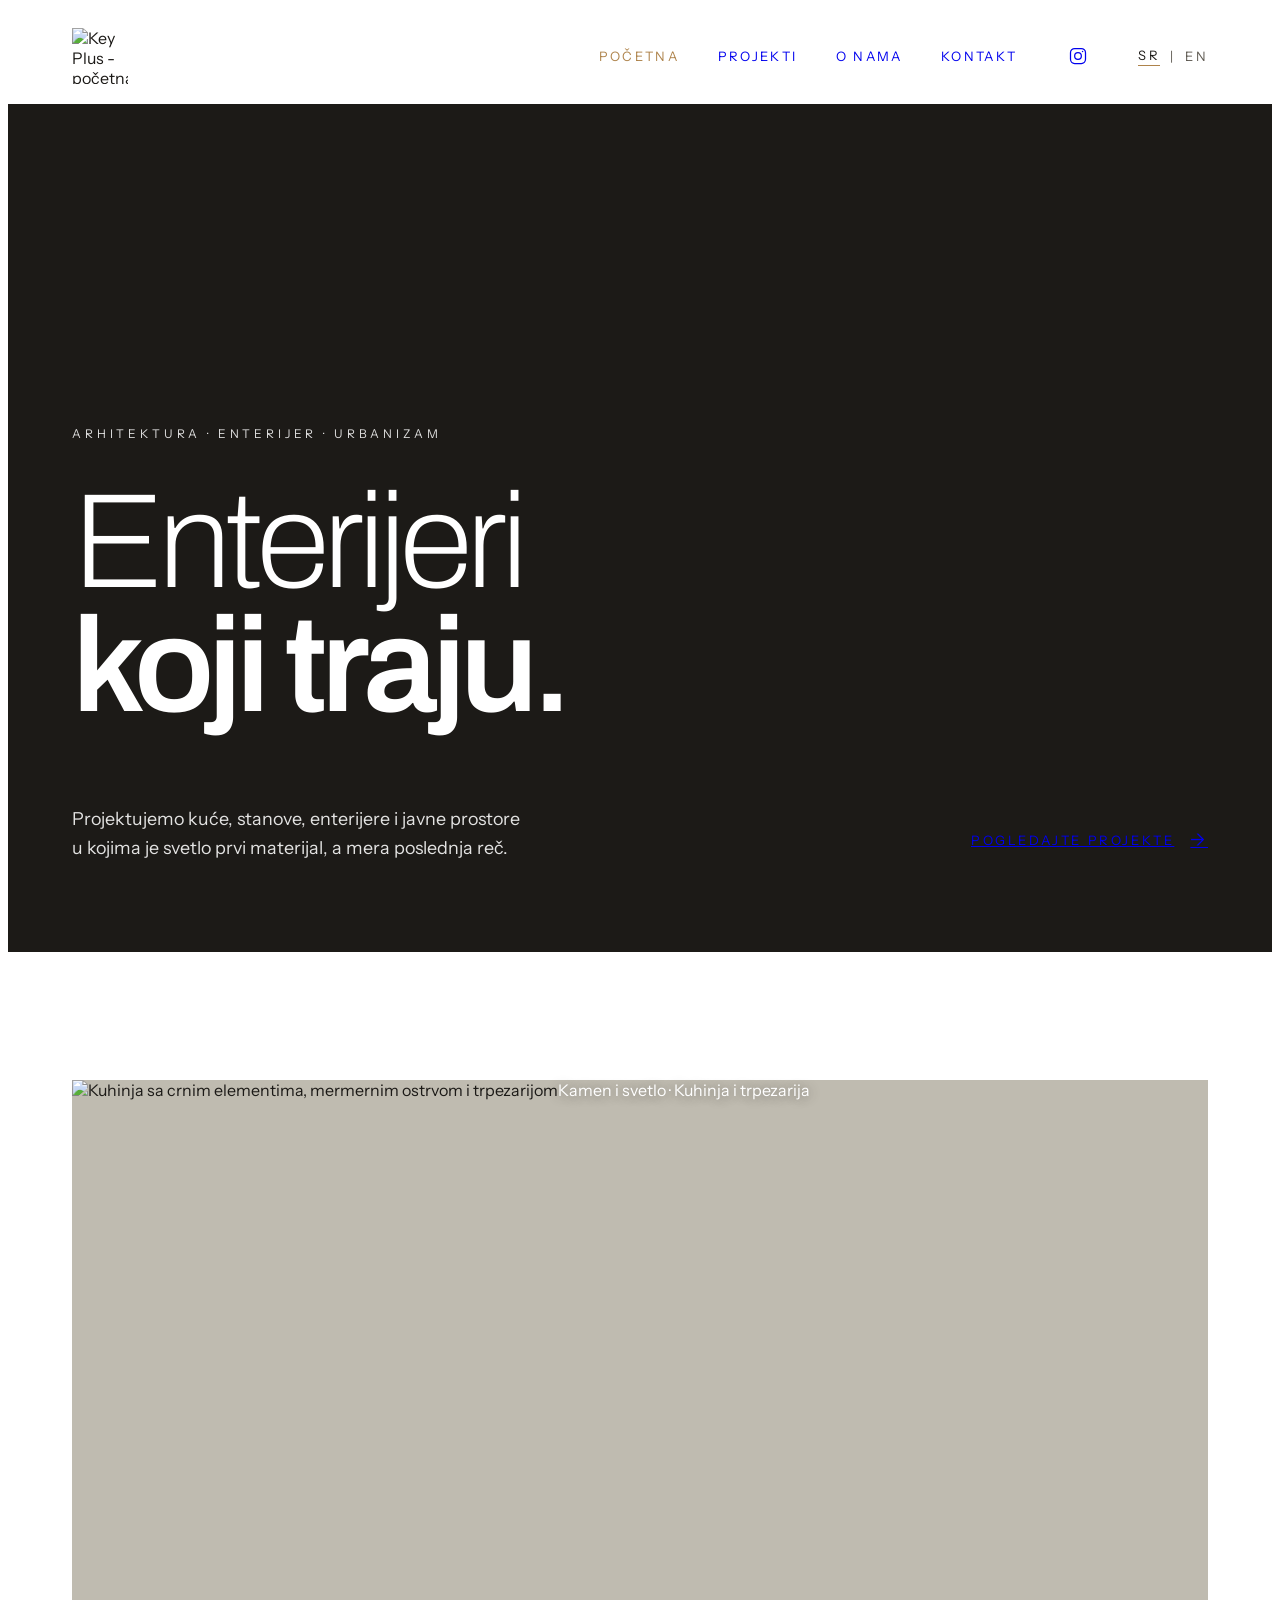
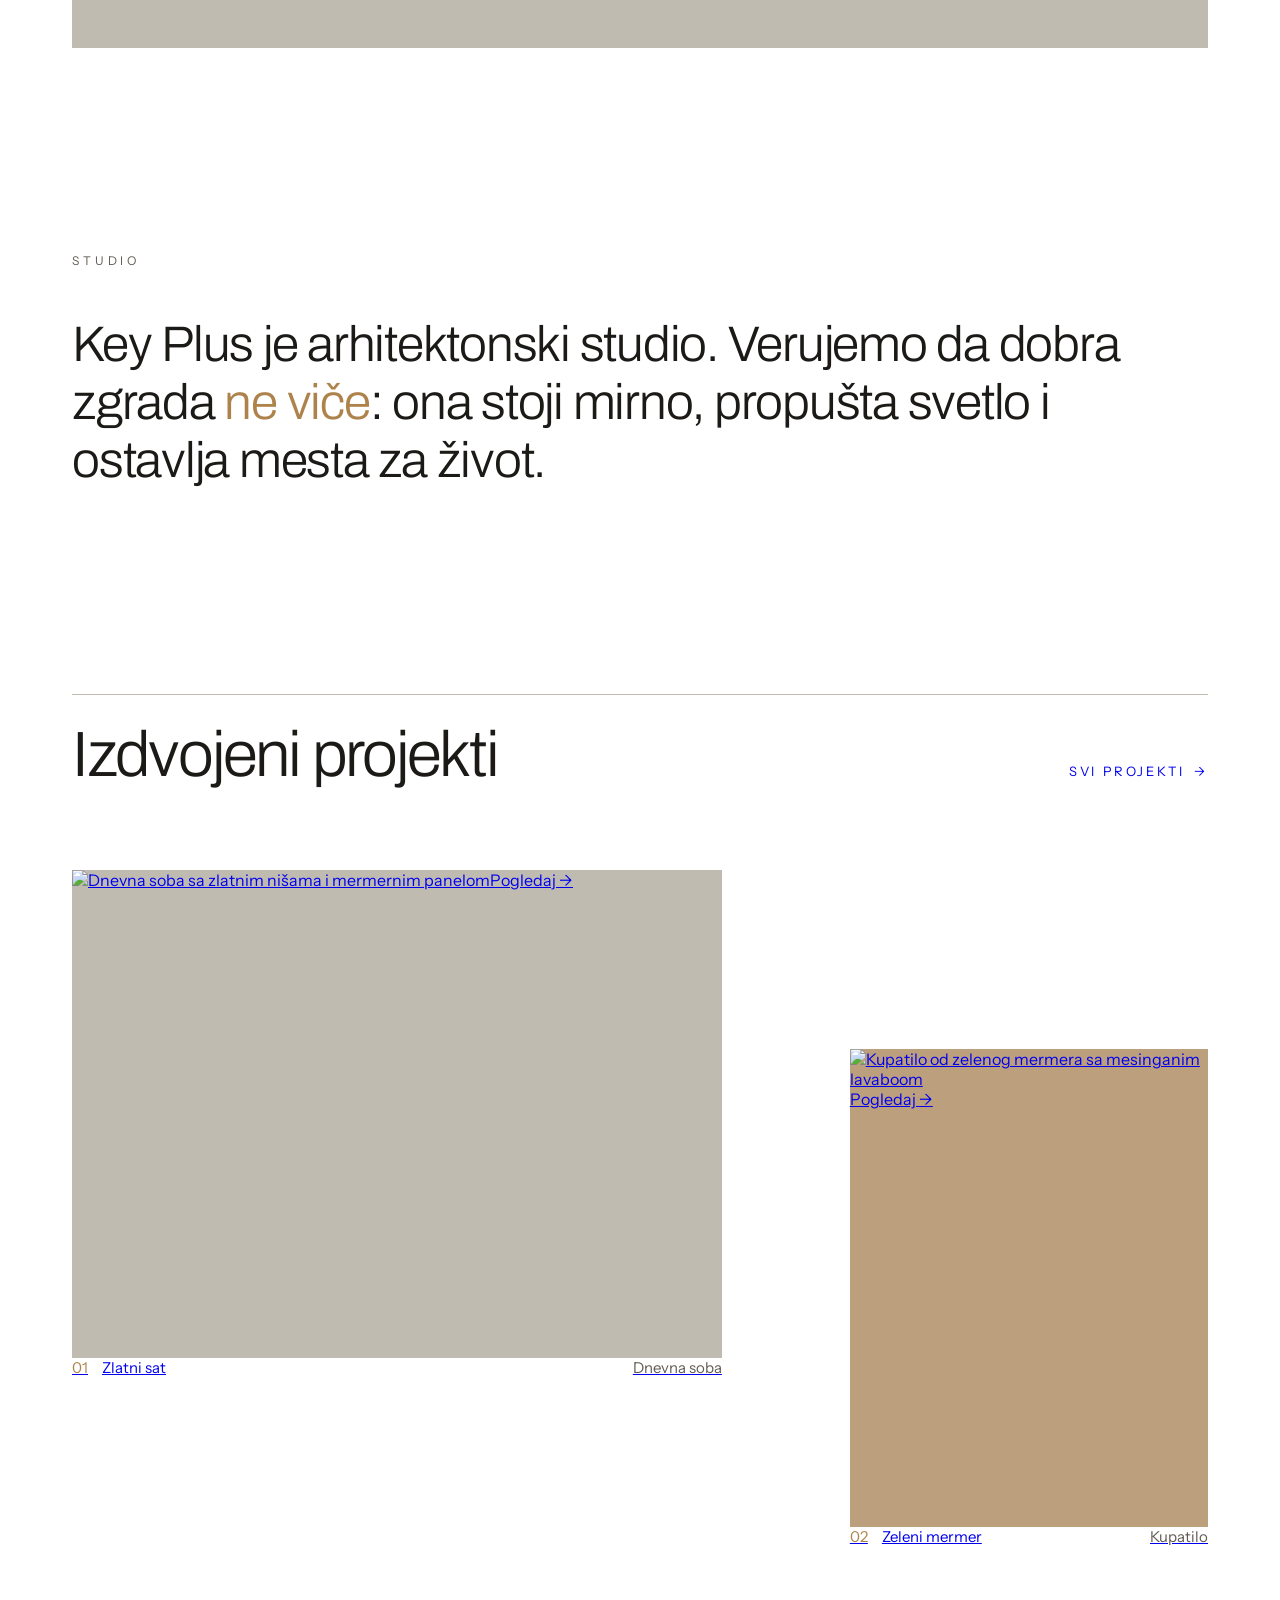
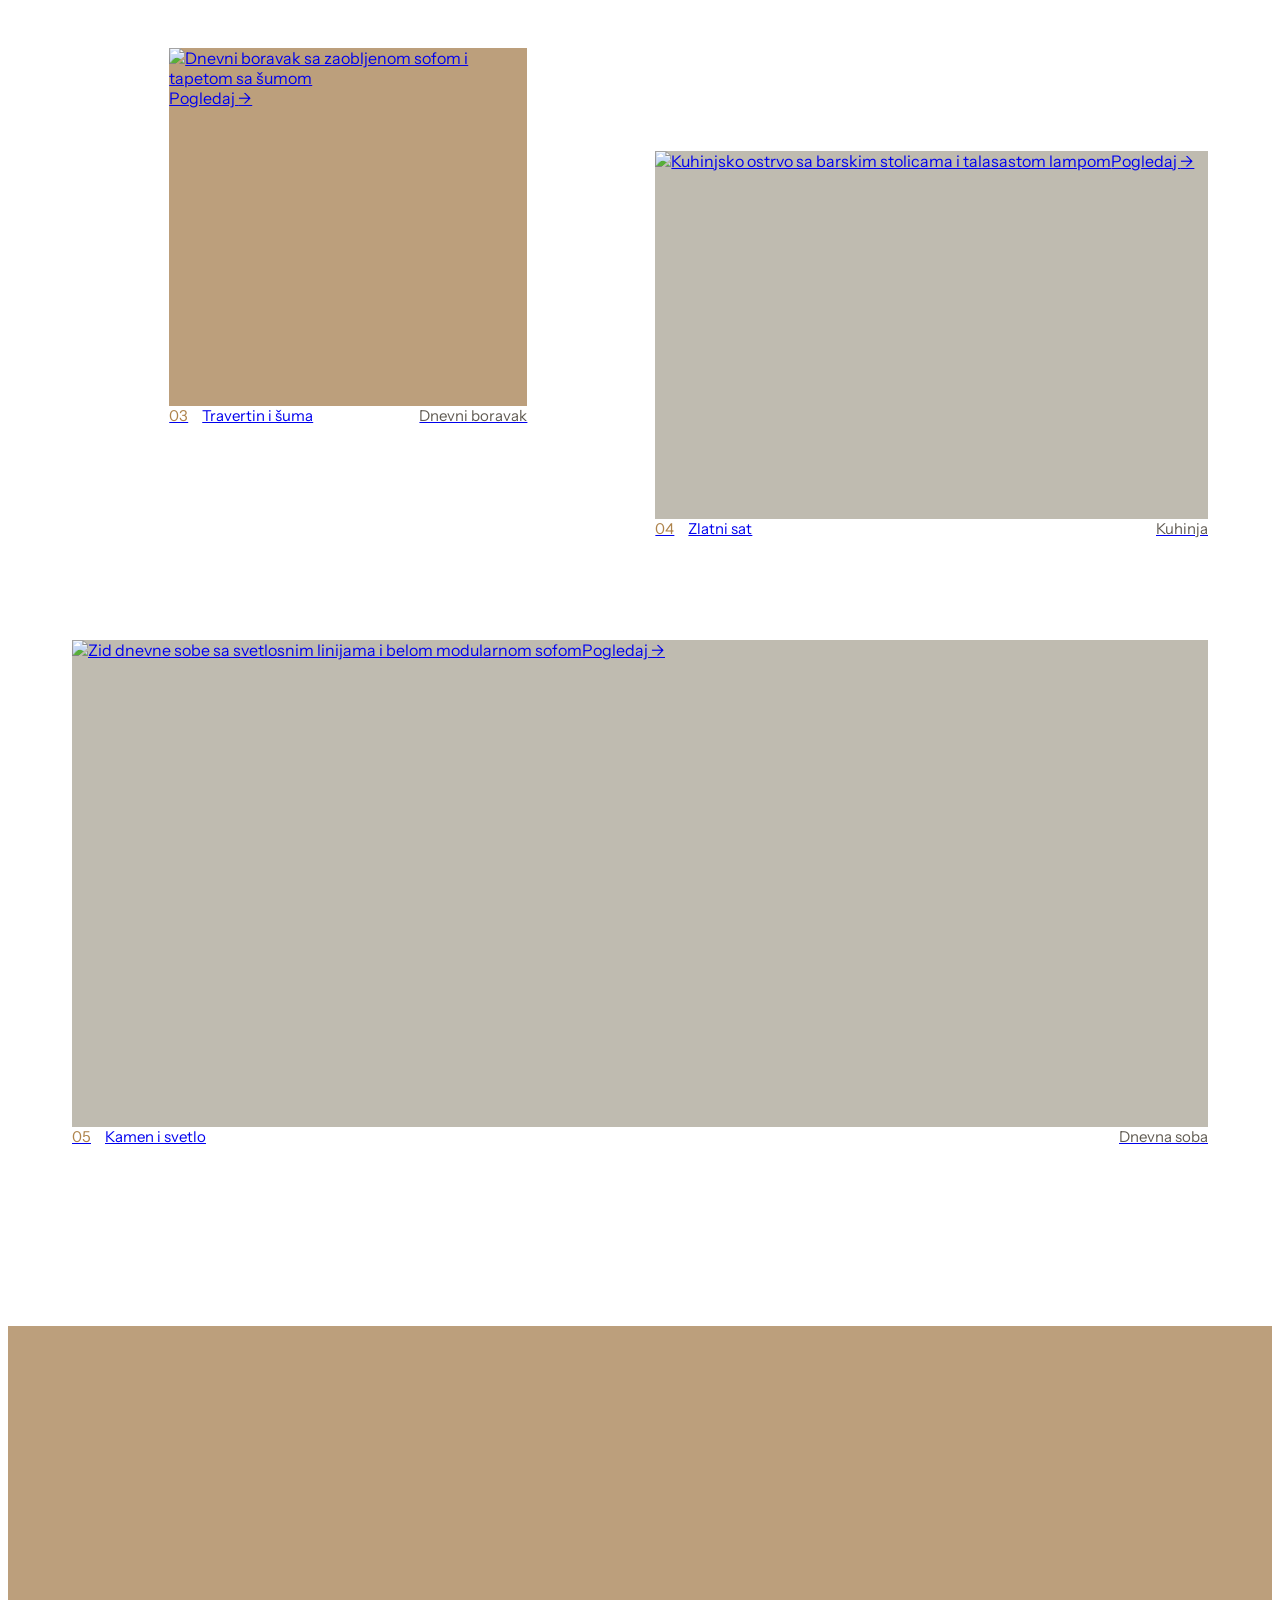
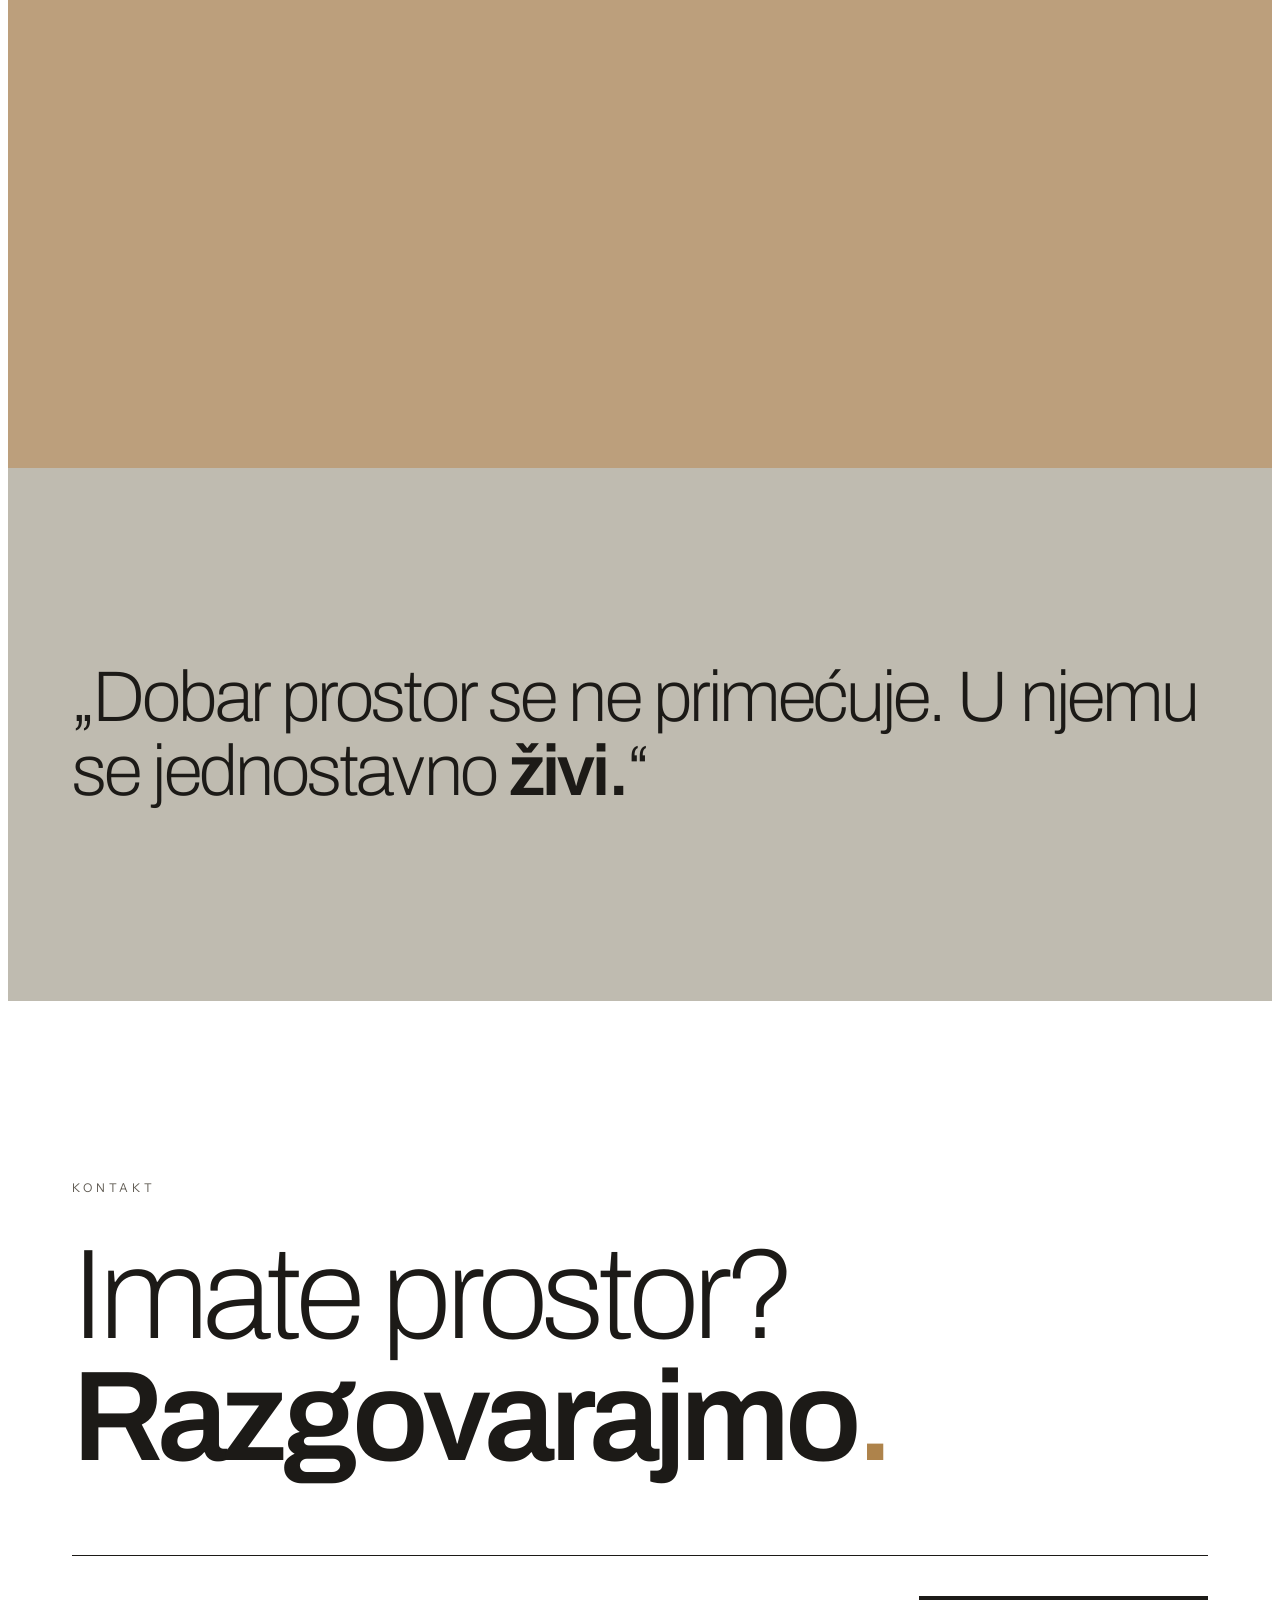
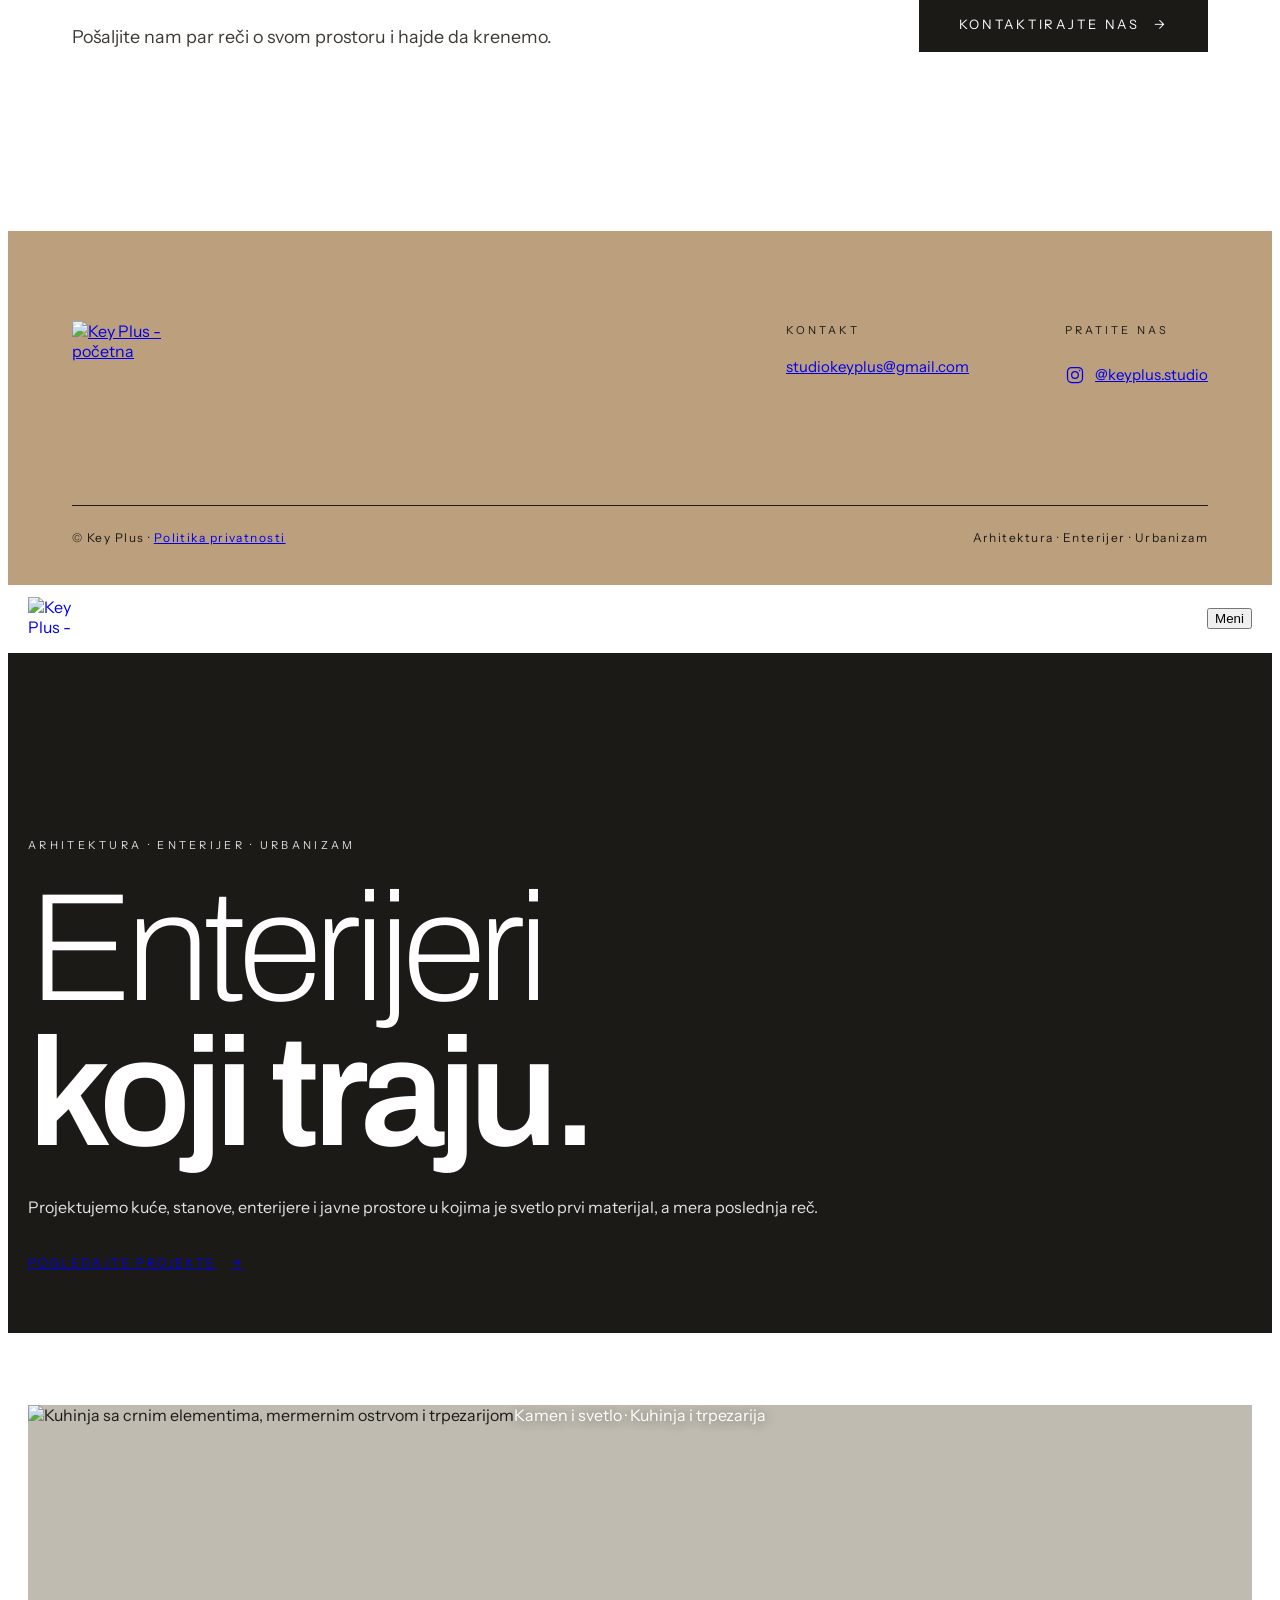
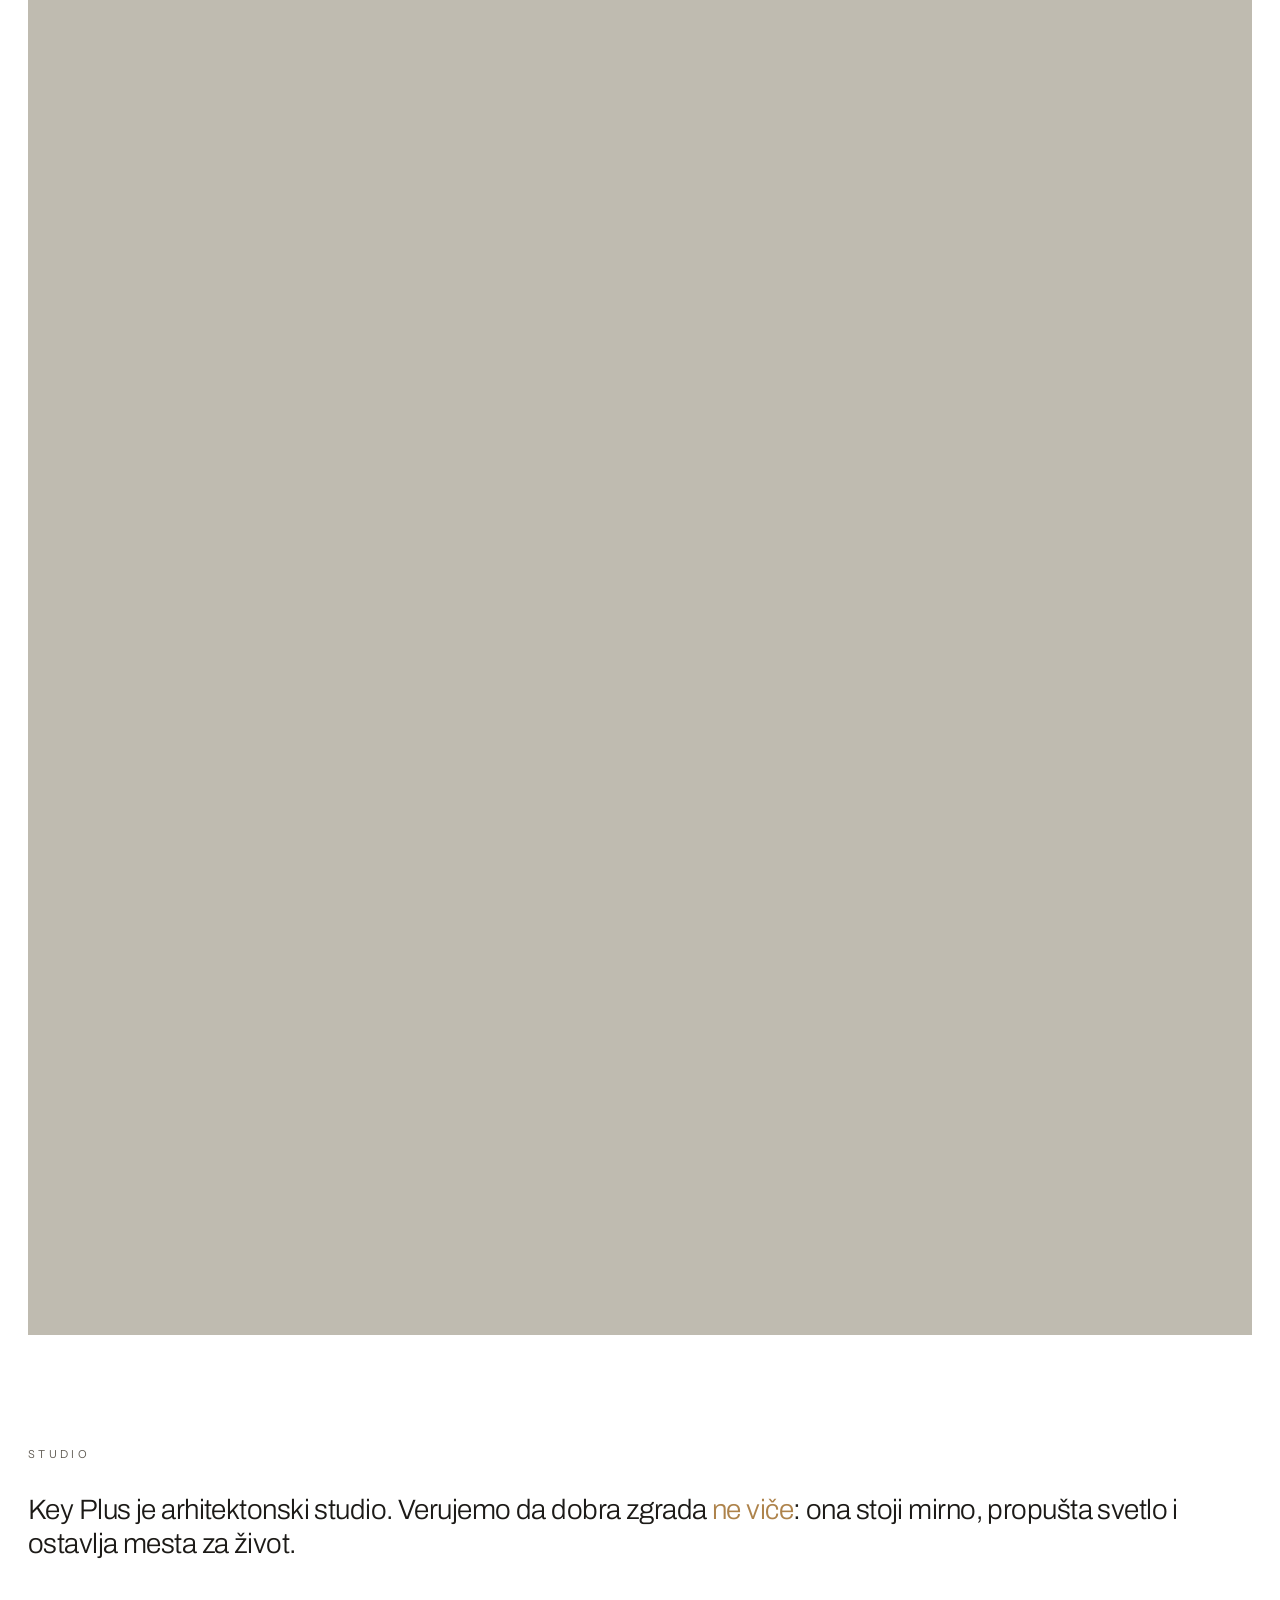
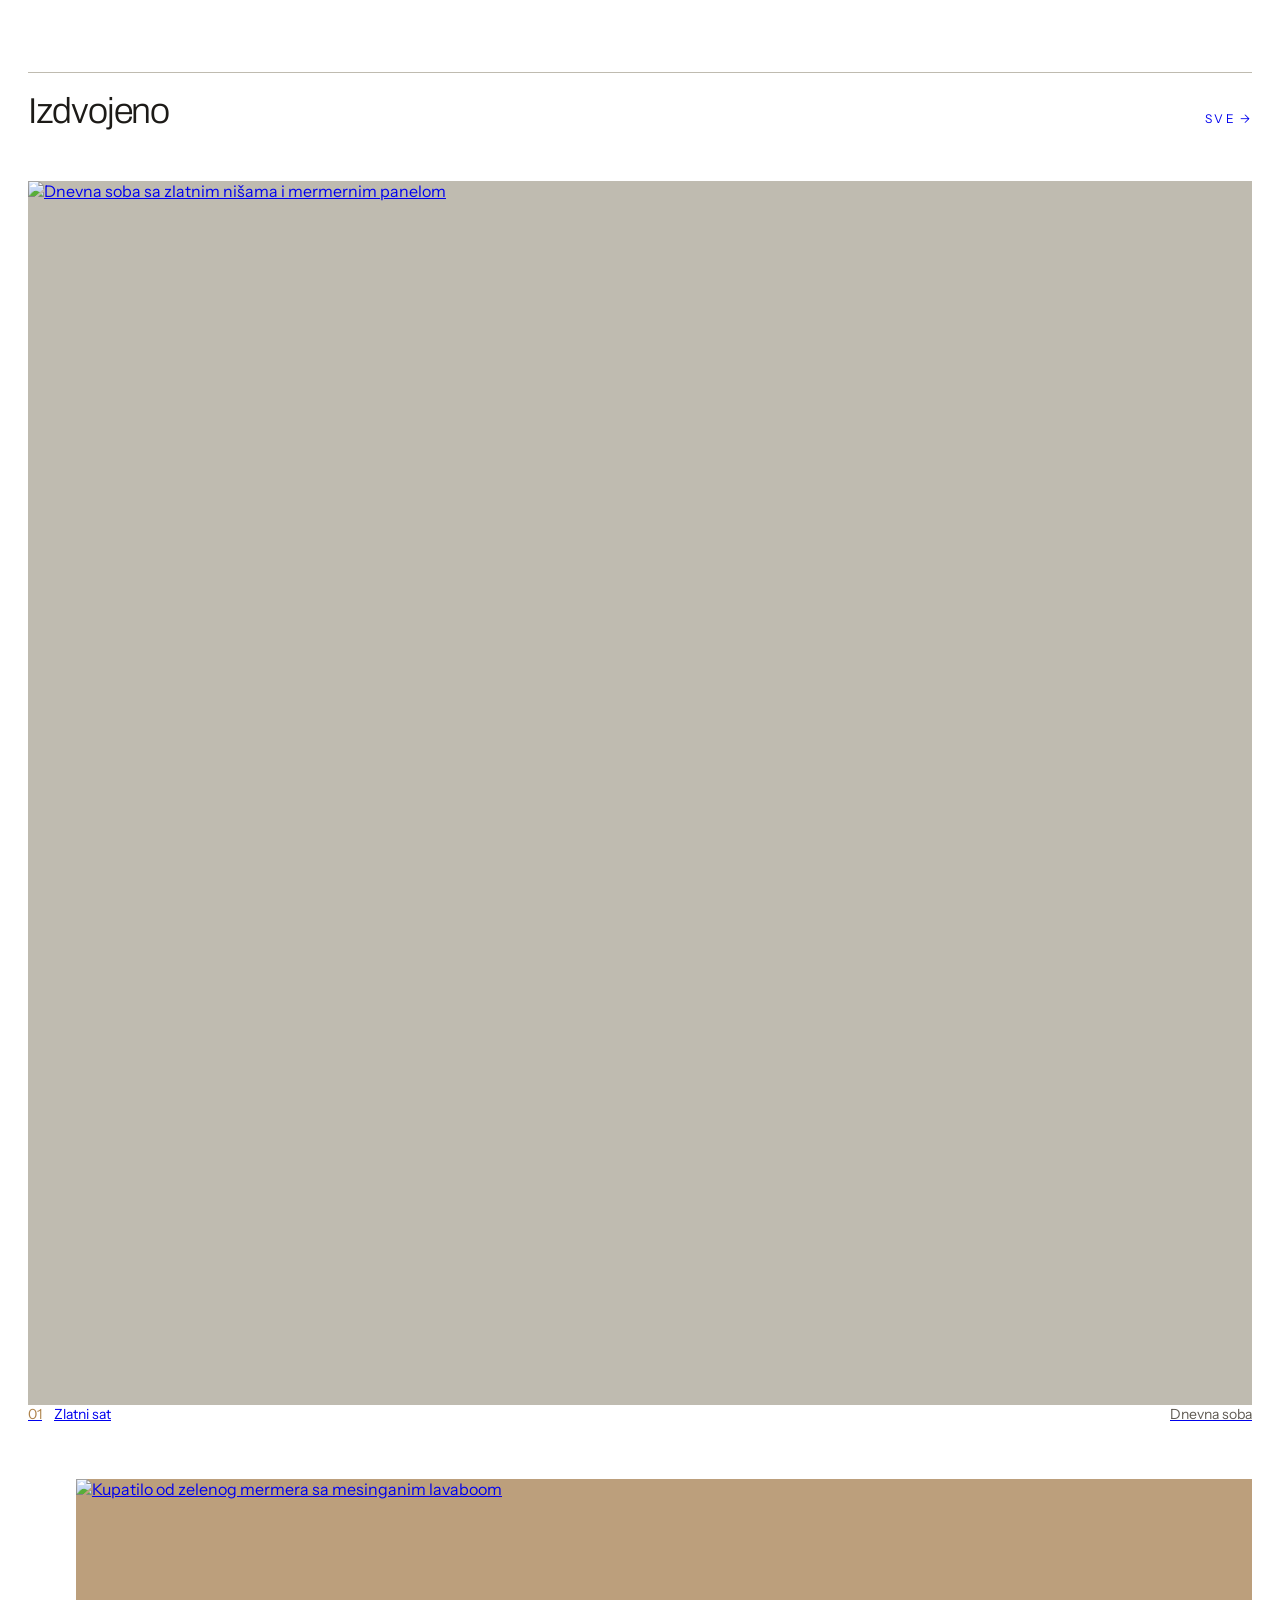
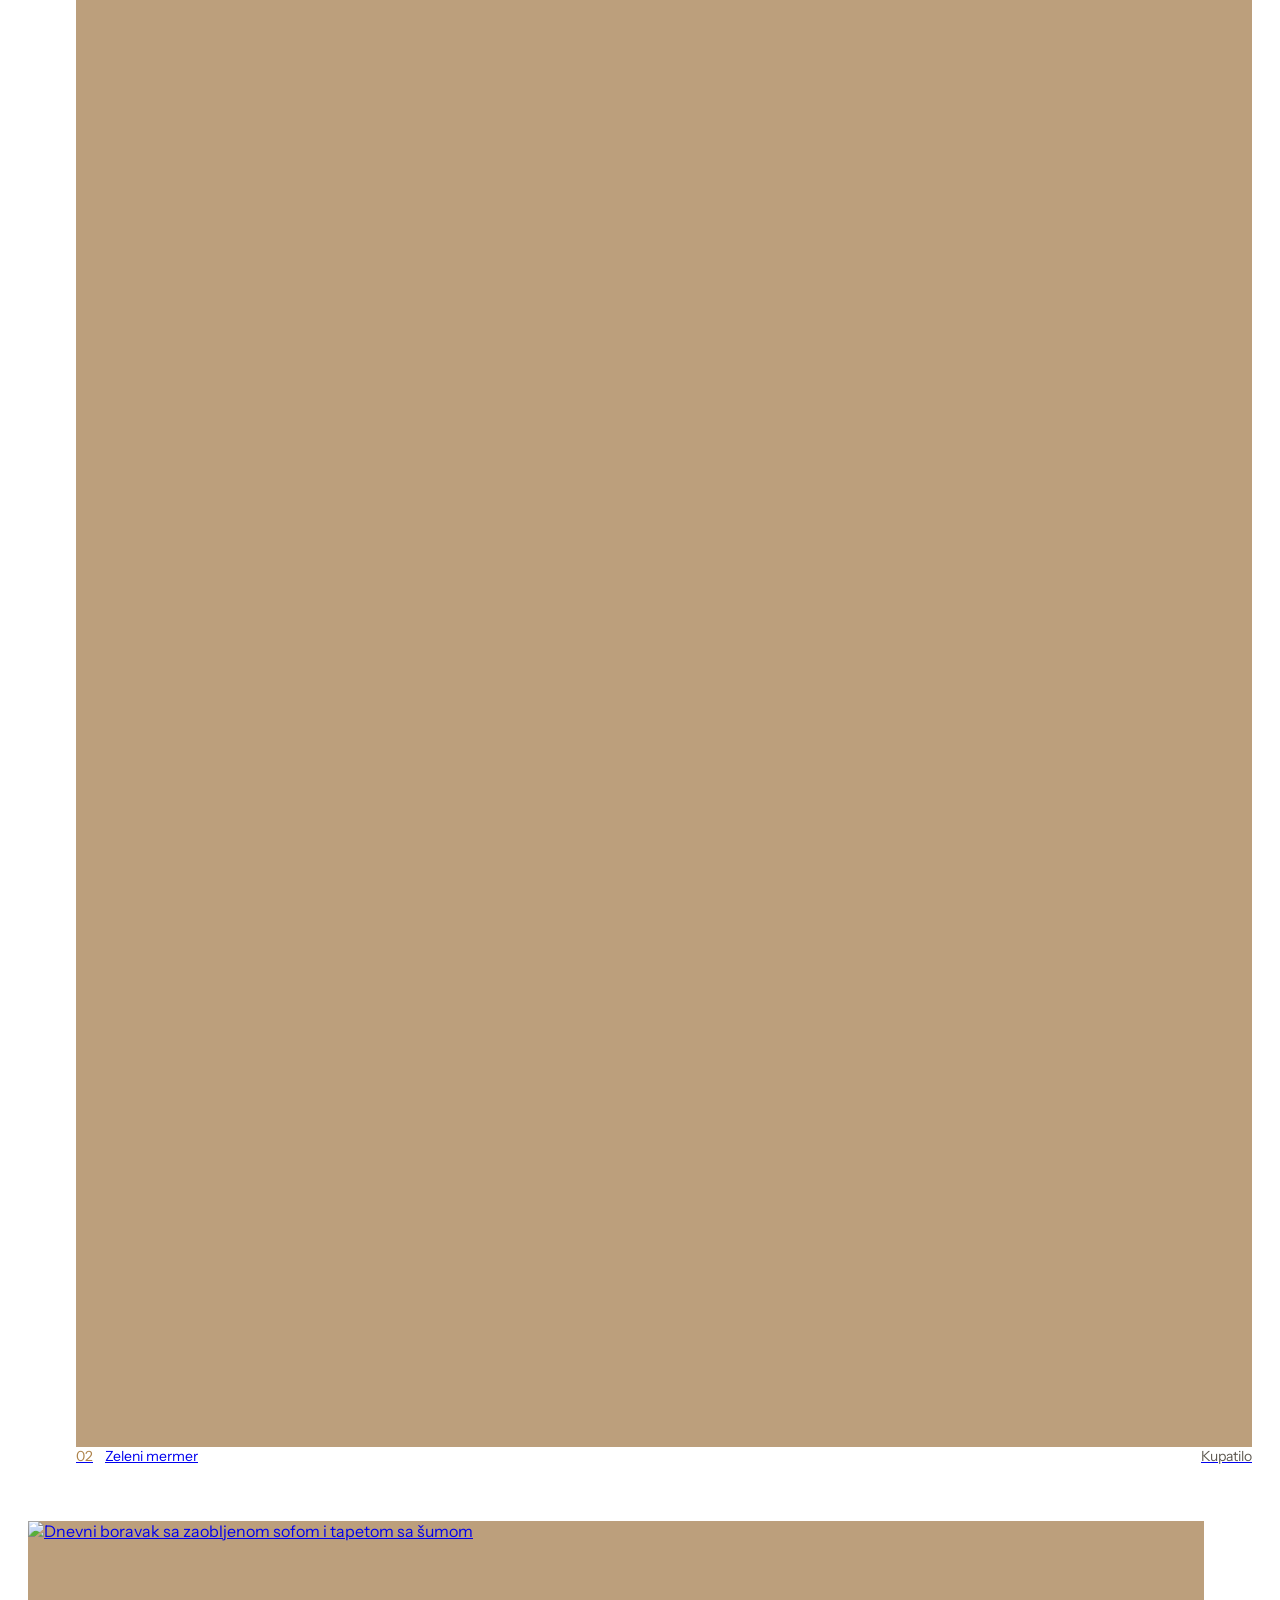
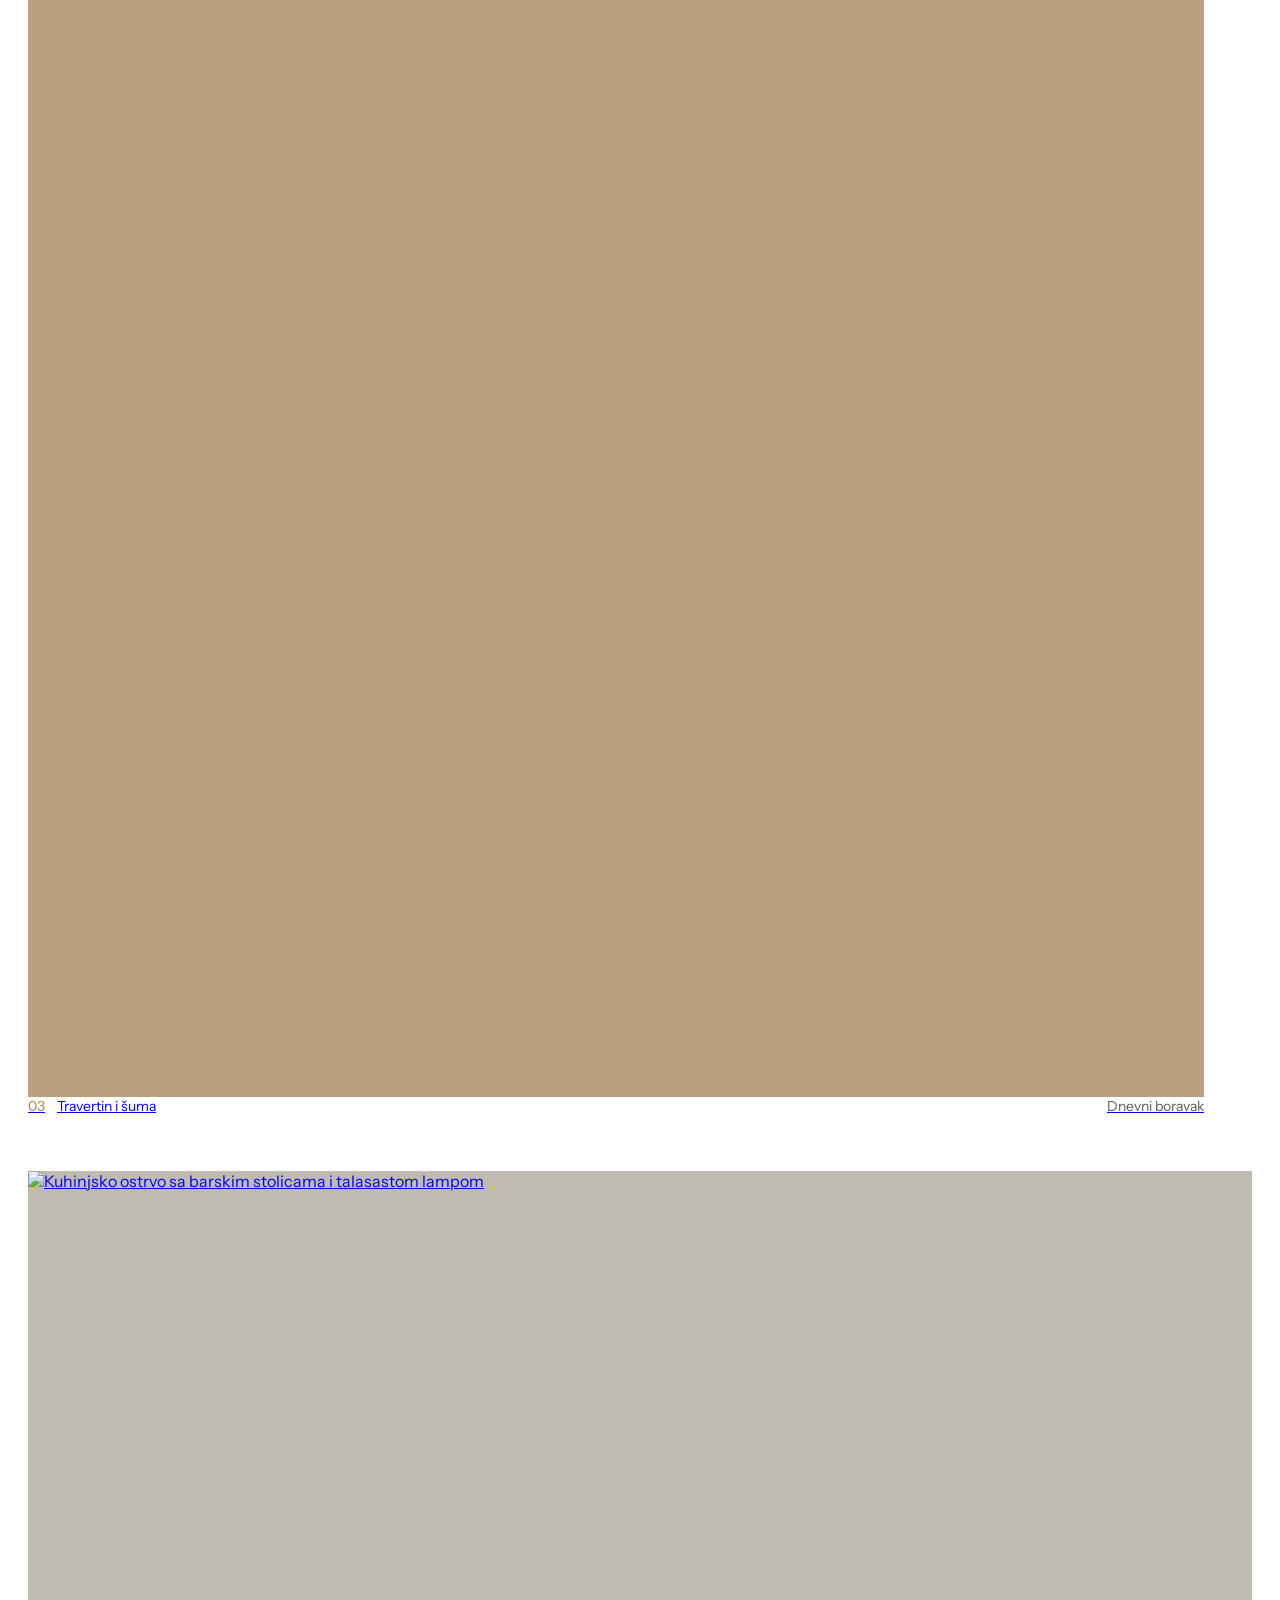
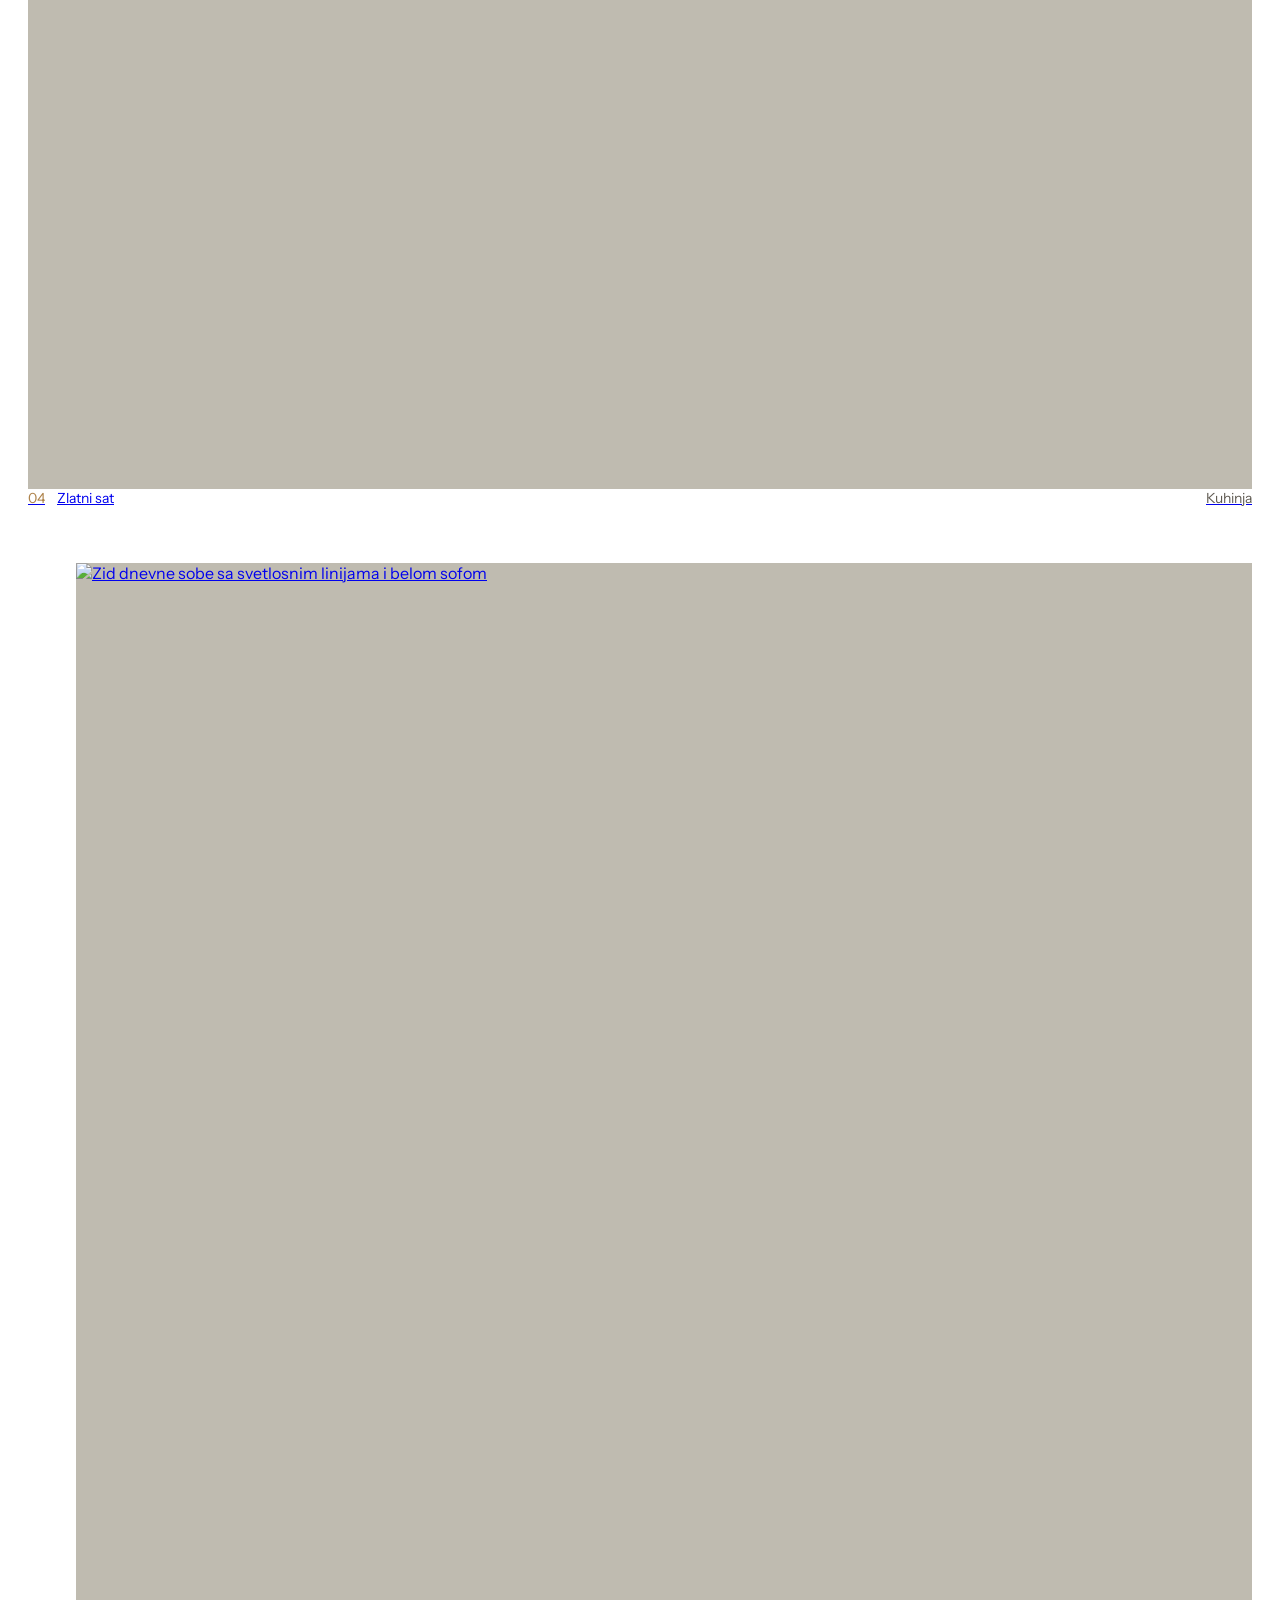
==== index.html @ 0a1f24c4 "Add files via upload" ====
<!doctype html>
<html lang="sr-Latn">
<head>
<meta charset="utf-8">
<meta name="viewport" content="width=device-width, initial-scale=1">
<title>Key Plus - Arhitektonski studio</title>
<meta name="description" content="Key Plus je arhitektonski studio. Projektujemo enterijere, kuće i stanove u kojima je svetlo prvi materijal, a mera poslednja reč.">
<meta property="og:type" content="website">
<meta property="og:title" content="Key Plus - Arhitektonski studio">
<meta property="og:description" content="Key Plus je arhitektonski studio. Projektujemo enterijere, kuće i stanove u kojima je svetlo prvi materijal, a mera poslednja reč.">
<meta property="og:image" content="assets/img/dnevna-soba-kamen.jpg">
<meta name="theme-color" content="#ffffff">
<link rel="icon" type="image/jpeg" href="assets/img/logo.jpg">
<link rel="alternate" hreflang="sr-Latn" href="index.html">
<link rel="alternate" hreflang="en" href="en/index.html">
<link rel="preconnect" href="https://fonts.googleapis.com">
<link rel="preconnect" href="https://fonts.gstatic.com" crossorigin>
<link href="https://fonts.googleapis.com/css2?family=Archivo:wght@200;300;400;600&amp;family=Instrument+Sans:wght@400;500&amp;display=swap" rel="stylesheet">
<link rel="stylesheet" href="assets/css/motion.css">
<link rel="stylesheet" href="assets/css/site.css">
</head>
<body>
<div class="kp v-desk" style="font-family: 'Instrument Sans', system-ui, sans-serif; color: #1c1a17; background: #ffffff; min-height: 100vh">

<header class="kp-header kp-header-over" style="--kp-hh: 96px">
<div style="display: flex; flex-wrap: wrap; align-items: center; justify-content: space-between; gap: 16px 32px; padding: 20px clamp(20px, 5vw, 72px); max-width: 1440px; margin: 0 auto; box-sizing: border-box">
<a href="index.html" class="kp-logo" style="display: inline-flex; align-items: center; text-decoration: none; color: #1c1a17">
<img loading="lazy" decoding="async" src="assets/img/logo.jpg" alt="Key Plus - početna" style="width: 56px; height: 56px; display: block">
</a>
<nav aria-label="Glavna navigacija" style="display: flex; flex-wrap: wrap; align-items: center; gap: 4px clamp(20px, 3vw, 44px); font-size: 13px; letter-spacing: 0.18em; text-transform: uppercase">
<a href="index.html" aria-current="page" class="kp-link" style="display: inline-flex; align-items: center; min-height: 44px; text-decoration: none; color: #ae834b">Početna</a>
<a href="projekti.html" class="kp-link" style="display: inline-flex; align-items: center; min-height: 44px; text-decoration: none">Projekti</a>
<a href="o-nama.html" class="kp-link" style="display: inline-flex; align-items: center; min-height: 44px; text-decoration: none">O nama</a>
<a href="kontakt.html" class="kp-link" style="display: inline-flex; align-items: center; min-height: 44px; text-decoration: none">Kontakt</a>
<a href="https://www.instagram.com/keyplus.studio/" aria-label="Key Plus na Instagramu" style="display: inline-flex; align-items: center; justify-content: center; min-width: 44px; min-height: 44px; text-decoration: none"><svg width="20" height="20" viewBox="0 0 24 24" fill="none" stroke="currentColor" stroke-width="1.5" aria-hidden="true"><rect x="3" y="3" width="18" height="18" rx="5"></rect><circle cx="12" cy="12" r="4"></circle><circle cx="17.5" cy="6.5" r="0.9" fill="currentColor" stroke="none"></circle></svg></a>
<span style="display: inline-flex; align-items: center; gap: 10px; color: #5f5a52"><span aria-current="true" style="color: #1c1a17; border-bottom: 1px solid #ae834b; padding-bottom: 2px">SR</span><span aria-hidden="true">|</span><a href="en/index.html" lang="en" class="kp-link" style="display: inline-flex; align-items: center; min-height: 44px; text-decoration: none; color: #5f5a52">EN</a></span>
</nav>
</div>
<div class="kp-progress" aria-hidden="true"></div>
</header>

<main>
<section aria-label="Uvod" style="position: relative; overflow: hidden; background: #1c1a17; color: #ffffff">
<img loading="lazy" decoding="async" class="kp-slide kp-slide-1" src="assets/img/dnevna-soba-kamen.jpg" alt="" style="object-position: 50% 62%">
<img loading="lazy" decoding="async" class="kp-slide kp-slide-2" src="assets/img/dnevna-soba-zlatne-nise.jpg" alt="" style="object-position: 50% 55%">
<img loading="lazy" decoding="async" class="kp-slide kp-slide-3" src="assets/img/dnevni-boravak-sofa.jpg" alt="" style="object-position: 50% 60%">
<div aria-hidden="true" style="position: absolute; inset: 0; background: linear-gradient(180deg, rgba(28, 26, 23, 0.66) 0%, rgba(28, 26, 23, 0.52) 45%, rgba(28, 26, 23, 0.86) 100%)"></div>
<div style="position: relative; max-width: 1440px; min-height: min(92vh, 980px); margin: 0 auto; padding: clamp(120px, 14vw, 220px) clamp(20px, 5vw, 72px) clamp(56px, 7vw, 104px); box-sizing: border-box; display: flex; flex-direction: column; justify-content: flex-end">
<p style="margin: 0 0 40px; font-size: 12px; letter-spacing: 0.32em; text-transform: uppercase; color: rgba(255, 255, 255, 0.85)">Arhitektura · Enterijer · Urbanizam</p>
<h1 style="margin: 0; font-family: 'Archivo', sans-serif; font-weight: 200; font-size: clamp(56px, 10.5vw, 168px); line-height: 0.92; letter-spacing: -0.045em; color: #ffffff">Enterijeri<br><span style="font-weight: 600">koji traju.</span></h1>
<div style="display: flex; flex-wrap: wrap; justify-content: space-between; align-items: flex-end; gap: 32px; margin-top: clamp(48px, 6vw, 96px)">
<p style="margin: 0; flex: 0 1 460px; font-size: clamp(17px, 1.4vw, 20px); line-height: 1.6; color: rgba(255, 255, 255, 0.88)">Projektujemo kuće, stanove, enterijere i javne prostore u kojima je svetlo prvi materijal, a mera poslednja reč.</p>
<a href="projekti.html" class="kp-ul kp-ul-light" style="display: inline-flex; align-items: center; gap: 16px; min-height: 44px; font-size: 13px; letter-spacing: 0.2em; text-transform: uppercase">Pogledajte projekte <span class="kp-arrow" aria-hidden="true" style="font-size: 18px">→</span></a>
</div>
</div>
</section>

<section aria-label="Izdvojena fotografija" style="padding: clamp(96px, 10vw, 160px) clamp(20px, 5vw, 72px) 0; max-width: 1440px; margin: 0 auto; box-sizing: border-box">
<div class="kp-light kp-unveil" style="aspect-ratio: 16 / 8; background: #bfbbb0"><img loading="lazy" decoding="async" class="kp-ph-in" src="assets/img/kuhinja-mermer.jpg" alt="Kuhinja sa crnim elementima, mermernim ostrvom i trpezarijom" style="object-position: 50% 60%"><span class="kp-ph-label" style="color: #ffffff; text-shadow: 0 1px 12px rgba(0, 0, 0, 0.45)">Kamen i svetlo · Kuhinja i trpezarija</span></div>
</section>

<section style="max-width: 1440px; margin: 0 auto; padding: clamp(120px, 16vw, 240px) clamp(20px, 5vw, 72px); box-sizing: border-box">
<p class="kp-reveal" style="margin: 0 0 48px; font-size: 12px; letter-spacing: 0.32em; text-transform: uppercase; color: #5f5a52">Studio</p>
<p style="margin: 0; max-width: 1120px; font-family: 'Archivo', sans-serif; font-weight: 300; font-size: clamp(30px, 3.9vw, 58px); line-height: 1.16; letter-spacing: -0.025em"><span class="kp-filltext">Key Plus je arhitektonski studio. Verujemo da dobra zgrada <span class="kp-accent" style="color: #ae834b">ne viče</span>: ona stoji mirno, propušta svetlo i ostavlja mesta za život.</span></p>
</section>

<section aria-labelledby="izdvojeno" style="max-width: 1440px; margin: 0 auto; padding: 0 clamp(20px, 5vw, 72px) clamp(120px, 14vw, 220px); box-sizing: border-box">
<div style="display: flex; flex-wrap: wrap; justify-content: space-between; align-items: baseline; gap: 24px; margin-bottom: clamp(48px, 6vw, 96px); border-top: 1px solid #bfbbb0; padding-top: 28px">
<h2 id="izdvojeno" style="margin: 0; font-family: 'Archivo', sans-serif; font-weight: 300; font-size: clamp(40px, 5vw, 80px); letter-spacing: -0.035em; line-height: 1"><span class="kp-mask"><span class="kp-rise-s">Izdvojeni projekti</span></span></h2>
<a href="projekti.html" class="kp-link" style="display: inline-flex; align-items: center; gap: 10px; min-height: 44px; font-size: 13px; letter-spacing: 0.2em; text-transform: uppercase; text-decoration: none">Svi projekti <span class="kp-arrow" aria-hidden="true">→</span></a>
</div>
<div class="works" style="display: grid; grid-template-columns: repeat(12, minmax(0, 1fr)); column-gap: clamp(16px, 2.4vw, 40px); row-gap: clamp(64px, 8vw, 128px); align-items: start">
<a href="projekti.html" class="kp-work" style="grid-column: 1 / span 7">
<div class="kp-wipe"><div class="kp-ph kp-light" data-tilt style="aspect-ratio: 4 / 3; background: #bfbbb0"><img loading="lazy" decoding="async" class="kp-ph-in" src="assets/img/dnevna-soba-zlatne-nise.jpg" alt="Dnevna soba sa zlatnim nišama i mermernim panelom"><span class="kp-ph-cta" aria-hidden="true">Pogledaj <span>→</span></span></div></div>
<div style="display: flex; justify-content: space-between; gap: 16px; font-size: 15px"><span><span class="kp-num" style="color: #ae834b; margin-right: 14px">01</span>Zlatni sat</span><span class="kp-meta-r" style="color: #5f5a52">Dnevna soba</span></div>
</a>
<a href="projekti.html" class="kp-work" style="grid-column: 9 / span 4; margin-top: clamp(80px, 14vw, 220px)">
<div class="kp-wipe"><div class="kp-ph kp-light" data-tilt style="aspect-ratio: 3 / 4; background: #bc9f7c"><img loading="lazy" decoding="async" class="kp-ph-in" src="assets/img/kupatilo-zeleni-mermer.jpg" alt="Kupatilo od zelenog mermera sa mesinganim lavaboom"><span class="kp-ph-cta" aria-hidden="true">Pogledaj <span>→</span></span></div></div>
<div style="display: flex; justify-content: space-between; gap: 16px; font-size: 15px"><span><span class="kp-num" style="color: #ae834b; margin-right: 14px">02</span>Zeleni mermer</span><span class="kp-meta-r" style="color: #5f5a52">Kupatilo</span></div>
</a>
<a href="projekti.html" class="kp-work" style="grid-column: 2 / span 4">
<div class="kp-wipe"><div class="kp-ph kp-light" data-tilt style="aspect-ratio: 1 / 1; background: #bc9f7c"><img loading="lazy" decoding="async" class="kp-ph-in" src="assets/img/dnevni-boravak-sofa.jpg" alt="Dnevni boravak sa zaobljenom sofom i tapetom sa šumom"><span class="kp-ph-cta" aria-hidden="true">Pogledaj <span>→</span></span></div></div>
<div style="display: flex; justify-content: space-between; gap: 16px; font-size: 15px"><span><span class="kp-num" style="color: #ae834b; margin-right: 14px">03</span>Travertin i šuma</span><span class="kp-meta-r" style="color: #5f5a52">Dnevni boravak</span></div>
</a>
<a href="projekti.html" class="kp-work" style="grid-column: 7 / span 6; margin-top: clamp(40px, 8vw, 140px)">
<div class="kp-wipe"><div class="kp-ph kp-light" data-tilt style="aspect-ratio: 3 / 2; background: #bfbbb0"><img loading="lazy" decoding="async" class="kp-ph-in" src="assets/img/kuhinjsko-ostrvo.jpg" alt="Kuhinjsko ostrvo sa barskim stolicama i talasastom lampom"><span class="kp-ph-cta" aria-hidden="true">Pogledaj <span>→</span></span></div></div>
<div style="display: flex; justify-content: space-between; gap: 16px; font-size: 15px"><span><span class="kp-num" style="color: #ae834b; margin-right: 14px">04</span>Zlatni sat</span><span class="kp-meta-r" style="color: #5f5a52">Kuhinja</span></div>
</a>
<a href="projekti.html" class="kp-work" style="grid-column: 1 / span 12">
<div class="kp-wipe"><div class="kp-ph kp-light" data-tilt style="aspect-ratio: 21 / 9; background: #bfbbb0"><img loading="lazy" decoding="async" class="kp-ph-in" src="assets/img/dnevna-soba-svetlosne-linije.jpg" alt="Zid dnevne sobe sa svetlosnim linijama i belom modularnom sofom" style="object-position: 50% 55%"><span class="kp-ph-cta" aria-hidden="true">Pogledaj <span>→</span></span></div></div>
<div style="display: flex; justify-content: space-between; gap: 16px; font-size: 15px"><span><span class="kp-num" style="color: #ae834b; margin-right: 14px">05</span>Kamen i svetlo</span><span class="kp-meta-r" style="color: #5f5a52">Dnevna soba</span></div>
</a>
</div>
</section>

<section aria-label="Atmosfera" style="position: relative; overflow: hidden; height: clamp(360px, 58vw, 820px); background: #bc9f7c">
<img loading="lazy" decoding="async" class="kp-drift" src="assets/img/trpezarija-skulptura.jpg" alt="Trpezarija u toplom svetlu sa skulpturom na zidu i talasastom lampom" style="position: absolute; left: 0; top: -8%; width: 100%; height: 116%; object-fit: cover; display: block">
</section>

<section style="background: #bfbbb0; padding: clamp(120px, 15vw, 220px) clamp(20px, 5vw, 72px)">
<blockquote style="margin: 0 auto; max-width: 1200px; font-family: 'Archivo', sans-serif; font-weight: 200; font-size: clamp(36px, 5.6vw, 92px); line-height: 1.04; letter-spacing: -0.04em; color: #1c1a17; --kp-dim: rgba(28, 26, 23, 0.18)"><span class="kp-filltext">„Dobar prostor se ne primećuje. U njemu se jednostavno <span style="font-weight: 600">živi.</span>“</span></blockquote>
</section>

<section id="kontakt" aria-labelledby="cta" style="max-width: 1440px; margin: 0 auto; padding: clamp(120px, 14vw, 220px) clamp(20px, 5vw, 72px); box-sizing: border-box">
<p class="kp-reveal" style="margin: 0 0 40px; font-size: 12px; letter-spacing: 0.32em; text-transform: uppercase; color: #5f5a52">Kontakt</p>
<h2 id="cta" style="margin: 0; font-family: 'Archivo', sans-serif; font-weight: 200; font-size: clamp(56px, 10vw, 160px); line-height: 0.95; letter-spacing: -0.045em"><span class="kp-mask"><span class="kp-rise-s">Imate prostor?</span></span><span class="kp-mask"><span class="kp-rise-s" style="font-weight: 600">Razgovarajmo<span style="color: #ae834b">.</span></span></span></h2>
<div class="kp-reveal" style="display: flex; flex-wrap: wrap; align-items: flex-end; justify-content: space-between; gap: 32px; margin-top: clamp(48px, 6vw, 88px); border-top: 1px solid #1c1a17; padding-top: 40px">
<p style="margin: 0; flex: 0 1 520px; font-size: clamp(17px, 1.4vw, 20px); line-height: 1.6; color: #3d3a35">Pošaljite nam par reči o svom prostoru i hajde da krenemo.</p>
<a href="kontakt.html" class="kp-btn" style="display: inline-flex; align-items: center; gap: 14px; min-height: 56px; padding: 0 40px; background: #1c1a17; color: #ffffff; font-size: 13px; letter-spacing: 0.22em; text-transform: uppercase; text-decoration: none">Kontaktirajte nas <span aria-hidden="true">→</span></a>
</div>
</section>
</main>

<footer class="kp-footer-img" style="background: #bc9f7c; color: #1c1a17; padding: clamp(56px, 7vw, 96px) clamp(20px, 5vw, 72px) 40px">
<div style="max-width: 1296px; margin: 0 auto; display: flex; flex-wrap: wrap; justify-content: space-between; gap: 48px">
<a href="index.html" class="kp-logo" style="display: block"><img loading="lazy" decoding="async" src="assets/img/logo.jpg" alt="Key Plus - početna" style="width: 112px; height: 112px; display: block"></a>
<div style="display: flex; flex-wrap: wrap; gap: 48px 96px; font-size: 15px; line-height: 1.8">
<div><div style="font-size: 11px; letter-spacing: 0.28em; text-transform: uppercase; margin-bottom: 12px">Kontakt</div><a href="mailto:studiokeyplus@gmail.com">studiokeyplus@gmail.com</a></div>
<div><div style="font-size: 11px; letter-spacing: 0.28em; text-transform: uppercase; margin-bottom: 12px">Pratite nas</div><a href="https://www.instagram.com/keyplus.studio/" style="display: inline-flex; align-items: center; gap: 10px; min-height: 44px"><svg width="20" height="20" viewBox="0 0 24 24" fill="none" stroke="currentColor" stroke-width="1.5" aria-hidden="true"><rect x="3" y="3" width="18" height="18" rx="5"></rect><circle cx="12" cy="12" r="4"></circle><circle cx="17.5" cy="6.5" r="0.9" fill="currentColor" stroke="none"></circle></svg>@keyplus.studio</a></div>
</div>
</div>
<div style="max-width: 1296px; margin: 72px auto 0; display: flex; flex-wrap: wrap; justify-content: space-between; gap: 16px; font-size: 12px; letter-spacing: 0.12em; border-top: 1px solid #1c1a17; padding-top: 24px"><span>© Key Plus · <a href="politika-privatnosti.html">Politika privatnosti</a></span><span>Arhitektura · Enterijer · Urbanizam</span></div>
</footer>

</div>

<div class="kp v-tel" style="font-family: 'Instrument Sans', system-ui, sans-serif; color: #1c1a17; background: #ffffff; min-height: 100vh; overflow-x: hidden">

<header class="kp-header kp-header-over" style="--kp-hh: 68px">
<div style="display: flex; align-items: center; justify-content: space-between; gap: 16px; padding: 12px 20px">
<a href="index.html" class="kp-logo" style="display: inline-flex; align-items: center; text-decoration: none"><img loading="lazy" decoding="async" src="assets/img/logo.jpg" alt="Key Plus - početna" style="width: 44px; height: 44px; display: block"></a>
<button type="button" class="kp-menu-btn" data-menu-open aria-expanded="false" aria-controls="kp-menu">Meni <span class="kp-burger" aria-hidden="true"><i></i><i></i></span></button>
</div>
<div class="kp-progress" aria-hidden="true"></div>
</header>

<main>
<section aria-label="Uvod" style="position: relative; overflow: hidden; background: #1c1a17; color: #ffffff">
<img loading="lazy" decoding="async" class="kp-slide kp-slide-1" src="assets/img/dnevna-soba-kamen.jpg" alt="" style="object-position: 72% 50%">
<img loading="lazy" decoding="async" class="kp-slide kp-slide-2" src="assets/img/dnevna-soba-zlatne-nise.jpg" alt="" style="object-position: 30% 50%">
<img loading="lazy" decoding="async" class="kp-slide kp-slide-3" src="assets/img/dnevni-boravak-sofa.jpg" alt="" style="object-position: 60% 50%">
<div aria-hidden="true" style="position: absolute; inset: 0; background: linear-gradient(180deg, rgba(28, 26, 23, 0.62) 0%, rgba(28, 26, 23, 0.52) 40%, rgba(28, 26, 23, 0.88) 100%)"></div>
<div style="position: relative; min-height: 660px; padding: 120px 20px 48px; box-sizing: border-box; display: flex; flex-direction: column; justify-content: flex-end">
<p style="margin: 0 0 24px; font-size: 11px; letter-spacing: 0.3em; text-transform: uppercase; color: rgba(255, 255, 255, 0.85)">Arhitektura · Enterijer · Urbanizam</p>
<h1 style="margin: 0; font-family: 'Archivo', sans-serif; font-weight: 200; font-size: 12vw; line-height: 0.95; letter-spacing: -0.045em; color: #ffffff">Enterijeri<br><span style="font-weight: 600">koji traju.</span></h1>
<p style="margin: 28px 0 0; font-size: 16px; line-height: 1.6; color: rgba(255, 255, 255, 0.88)">Projektujemo kuće, stanove, enterijere i javne prostore u kojima je svetlo prvi materijal, a mera poslednja reč.</p>
<a href="projekti.html" class="kp-ul kp-ul-light" style="align-self: flex-start; display: inline-flex; align-items: center; gap: 14px; min-height: 44px; margin-top: 20px; font-size: 12px; letter-spacing: 0.2em; text-transform: uppercase">Pogledajte projekte <span class="kp-arrow" aria-hidden="true">→</span></a>
</div>
</section>

<section aria-label="Izdvojena fotografija" style="padding: 72px 20px 0">
<div class="kp-light kp-unveil" style="aspect-ratio: 4 / 5; background: #bfbbb0"><img loading="lazy" decoding="async" class="kp-ph-in" src="assets/img/kuhinja-mermer.jpg" alt="Kuhinja sa crnim elementima, mermernim ostrvom i trpezarijom" style="object-position: 62% 50%"><span class="kp-ph-label" style="left: 16px; bottom: 16px; color: #ffffff; text-shadow: 0 1px 12px rgba(0, 0, 0, 0.45)">Kamen i svetlo · Kuhinja i trpezarija</span></div>
</section>

<section style="padding: 112px 20px">
<p class="kp-reveal" style="margin: 0 0 32px; font-size: 11px; letter-spacing: 0.3em; text-transform: uppercase; color: #5f5a52">Studio</p>
<p style="margin: 0; font-family: 'Archivo', sans-serif; font-weight: 300; font-size: 28px; line-height: 1.2; letter-spacing: -0.02em"><span class="kp-filltext">Key Plus je arhitektonski studio. Verujemo da dobra zgrada <span class="kp-accent" style="color: #ae834b">ne viče</span>: ona stoji mirno, propušta svetlo i ostavlja mesta za život.</span></p>
</section>

<section aria-labelledby="izdvojeno-tel" style="padding: 0 20px 112px">
<div style="display: flex; justify-content: space-between; align-items: baseline; gap: 16px; margin-bottom: 40px; border-top: 1px solid #bfbbb0; padding-top: 20px">
<h2 id="izdvojeno-tel" style="margin: 0; font-family: 'Archivo', sans-serif; font-weight: 300; font-size: 36px; letter-spacing: -0.03em; line-height: 1"><span class="kp-mask"><span class="kp-rise-s">Izdvojeno</span></span></h2>
<a href="projekti.html" style="display: inline-flex; align-items: center; min-height: 44px; font-size: 12px; letter-spacing: 0.18em; text-transform: uppercase; text-decoration: none">Sve →</a>
</div>
<div style="display: flex; flex-direction: column; gap: 56px">
<a href="projekti.html" class="kp-work">
<div class="kp-wipe"><div class="kp-ph" style="aspect-ratio: 1 / 1; background: #bfbbb0"><img loading="lazy" decoding="async" class="kp-ph-in" src="assets/img/dnevna-soba-zlatne-nise.jpg" alt="Dnevna soba sa zlatnim nišama i mermernim panelom"></div></div>
<div style="display: flex; justify-content: space-between; gap: 12px; font-size: 14px"><span><span class="kp-num" style="color: #ae834b; margin-right: 12px">01</span>Zlatni sat</span><span style="color: #5f5a52">Dnevna soba</span></div>
</a>
<a href="projekti.html" class="kp-work" style="margin-left: 48px">
<div class="kp-wipe"><div class="kp-ph" style="aspect-ratio: 3 / 4; background: #bc9f7c"><img loading="lazy" decoding="async" class="kp-ph-in" src="assets/img/kupatilo-zeleni-mermer.jpg" alt="Kupatilo od zelenog mermera sa mesinganim lavaboom"></div></div>
<div style="display: flex; justify-content: space-between; gap: 12px; font-size: 14px"><span><span class="kp-num" style="color: #ae834b; margin-right: 12px">02</span>Zeleni mermer</span><span style="color: #5f5a52">Kupatilo</span></div>
</a>
<a href="projekti.html" class="kp-work" style="margin-right: 48px">
<div class="kp-wipe"><div class="kp-ph" style="aspect-ratio: 1 / 1; background: #bc9f7c"><img loading="lazy" decoding="async" class="kp-ph-in" src="assets/img/dnevni-boravak-sofa.jpg" alt="Dnevni boravak sa zaobljenom sofom i tapetom sa šumom"></div></div>
<div style="display: flex; justify-content: space-between; gap: 12px; font-size: 14px"><span><span class="kp-num" style="color: #ae834b; margin-right: 12px">03</span>Travertin i šuma</span><span style="color: #5f5a52">Dnevni boravak</span></div>
</a>
<a href="projekti.html" class="kp-work">
<div class="kp-wipe"><div class="kp-ph" style="aspect-ratio: 4 / 3; background: #bfbbb0"><img loading="lazy" decoding="async" class="kp-ph-in" src="assets/img/kuhinjsko-ostrvo.jpg" alt="Kuhinjsko ostrvo sa barskim stolicama i talasastom lampom"></div></div>
<div style="display: flex; justify-content: space-between; gap: 12px; font-size: 14px"><span><span class="kp-num" style="color: #ae834b; margin-right: 12px">04</span>Zlatni sat</span><span style="color: #5f5a52">Kuhinja</span></div>
</a>
<a href="projekti.html" class="kp-work" style="margin-left: 48px">
<div class="kp-wipe"><div class="kp-ph" style="aspect-ratio: 4 / 5; background: #bfbbb0"><img loading="lazy" decoding="async" class="kp-ph-in" src="assets/img/dnevna-soba-svetlosne-linije.jpg" alt="Zid dnevne sobe sa svetlosnim linijama i belom sofom" style="object-position: 40% 50%"></div></div>
<div style="display: flex; justify-content: space-between; gap: 12px; font-size: 14px"><span><span class="kp-num" style="color: #ae834b; margin-right: 12px">05</span>Kamen i svetlo</span><span style="color: #5f5a52">Dnevna soba</span></div>
</a>
</div>
</section>

<section aria-label="Atmosfera" style="position: relative; overflow: hidden; height: 440px; background: #bc9f7c">
<img loading="lazy" decoding="async" class="kp-drift" src="assets/img/trpezarija-skulptura.jpg" alt="Trpezarija u toplom svetlu sa skulpturom na zidu i talasastom lampom" style="position: absolute; left: 0; top: -8%; width: 100%; height: 116%; object-fit: cover; object-position: 30% 50%; display: block">
</section>

<section style="background: #bfbbb0; padding: 96px 20px">
<blockquote style="margin: 0; font-family: 'Archivo', sans-serif; font-weight: 200; font-size: 38px; line-height: 1.08; letter-spacing: -0.035em; color: #1c1a17; --kp-dim: rgba(28, 26, 23, 0.18)"><span class="kp-filltext">„Dobar prostor se ne primećuje. U njemu se jednostavno <span style="font-weight: 600">živi.</span>“</span></blockquote>
</section>

<section id="kontakt" aria-labelledby="cta-tel" style="padding: 104px 20px">
<p class="kp-reveal" style="margin: 0 0 28px; font-size: 11px; letter-spacing: 0.3em; text-transform: uppercase; color: #5f5a52">Kontakt</p>
<h2 id="cta-tel" style="margin: 0; font-family: 'Archivo', sans-serif; font-weight: 200; font-size: 12vw; line-height: 0.98; letter-spacing: -0.045em"><span class="kp-mask"><span class="kp-rise-s">Imate prostor?</span></span><span class="kp-mask"><span class="kp-rise-s" style="font-weight: 600">Razgovarajmo<span style="color: #ae834b">.</span></span></span></h2>
<div class="kp-reveal" style="display: flex; flex-direction: column; gap: 24px; margin-top: 40px; border-top: 1px solid #1c1a17; padding-top: 28px">
<p style="margin: 0; font-size: 16px; line-height: 1.6; color: #3d3a35">Pošaljite nam par reči o svom prostoru i hajde da krenemo.</p>
<a href="kontakt.html" class="kp-btn" style="display: inline-flex; align-items: center; justify-content: center; gap: 14px; min-height: 56px; padding: 0 28px; background: #1c1a17; color: #ffffff; font-size: 13px; letter-spacing: 0.22em; text-transform: uppercase; text-decoration: none">Kontaktirajte nas <span aria-hidden="true">→</span></a>
</div>
</section>
</main>

<footer class="kp-footer-img" style="background: #bc9f7c; color: #1c1a17; padding: 56px 20px 32px">
<img loading="lazy" decoding="async" src="assets/img/logo.jpg" alt="Key Plus logo" style="width: 88px; height: 88px; display: block">
<div style="display: flex; flex-direction: column; gap: 32px; margin-top: 40px; font-size: 15px; line-height: 1.8">
<div><div style="font-size: 11px; letter-spacing: 0.28em; text-transform: uppercase; margin-bottom: 8px">Kontakt</div><a href="mailto:studiokeyplus@gmail.com">studiokeyplus@gmail.com</a></div>
<div><div style="font-size: 11px; letter-spacing: 0.28em; text-transform: uppercase; margin-bottom: 8px">Pratite nas</div><a href="https://www.instagram.com/keyplus.studio/" style="display: inline-flex; align-items: center; gap: 10px; min-height: 44px"><svg width="20" height="20" viewBox="0 0 24 24" fill="none" stroke="currentColor" stroke-width="1.5" aria-hidden="true"><rect x="3" y="3" width="18" height="18" rx="5"></rect><circle cx="12" cy="12" r="4"></circle><circle cx="17.5" cy="6.5" r="0.9" fill="currentColor" stroke="none"></circle></svg>@keyplus.studio</a></div>
</div>
<div style="margin-top: 48px; border-top: 1px solid #1c1a17; padding-top: 20px; font-size: 12px; letter-spacing: 0.12em">© Key Plus · <a href="politika-privatnosti.html">Politika privatnosti</a></div>
</footer>

<nav class="kp-menu" id="kp-menu" data-menu hidden aria-label="Glavna navigacija">
<div style="display: flex; align-items: center; justify-content: space-between">
<img loading="lazy" decoding="async" src="assets/img/logo.jpg" alt="Key Plus logo" style="width: 44px; height: 44px; display: block">
<button type="button" class="kp-menu-btn" data-menu-close>Zatvori <span aria-hidden="true">×</span></button>
</div>
<div style="display: flex; flex-direction: column; margin-top: 24px">
<a href="index.html" class="kp-menu-link" aria-current="page"><span class="kp-mask"><span class="kp-rise kp-d1">Početna</span></span><small>01</small></a>
<a href="projekti.html" class="kp-menu-link"><span class="kp-mask"><span class="kp-rise kp-d2">Projekti</span></span><small>02</small></a>
<a href="o-nama.html" class="kp-menu-link"><span class="kp-mask"><span class="kp-rise kp-d3">O nama</span></span><small>03</small></a>
<a href="kontakt.html" class="kp-menu-link"><span class="kp-mask"><span class="kp-rise kp-d4">Kontakt</span></span><small>04</small></a>
</div>
<div style="margin-top: auto; display: flex; justify-content: space-between; align-items: center; font-size: 12px; letter-spacing: 0.2em; text-transform: uppercase">
<span><span aria-current="true" style="border-bottom: 1px solid #1c1a17">SR</span> | <a href="en/index.html" lang="en" style="display: inline-flex; align-items: center; min-height: 44px">EN</a></span>
<a href="https://www.instagram.com/keyplus.studio/" style="display: inline-flex; align-items: center; gap: 8px; min-height: 44px; text-transform: none; letter-spacing: 0.04em"><svg width="20" height="20" viewBox="0 0 24 24" fill="none" stroke="currentColor" stroke-width="1.5" aria-hidden="true"><rect x="3" y="3" width="18" height="18" rx="5"></rect><circle cx="12" cy="12" r="4"></circle><circle cx="17.5" cy="6.5" r="0.9" fill="currentColor" stroke="none"></circle></svg>@keyplus.studio</a>
</div>
</nav>

</div>
<script src="assets/js/site.js" defer></script>
</body>
</html>
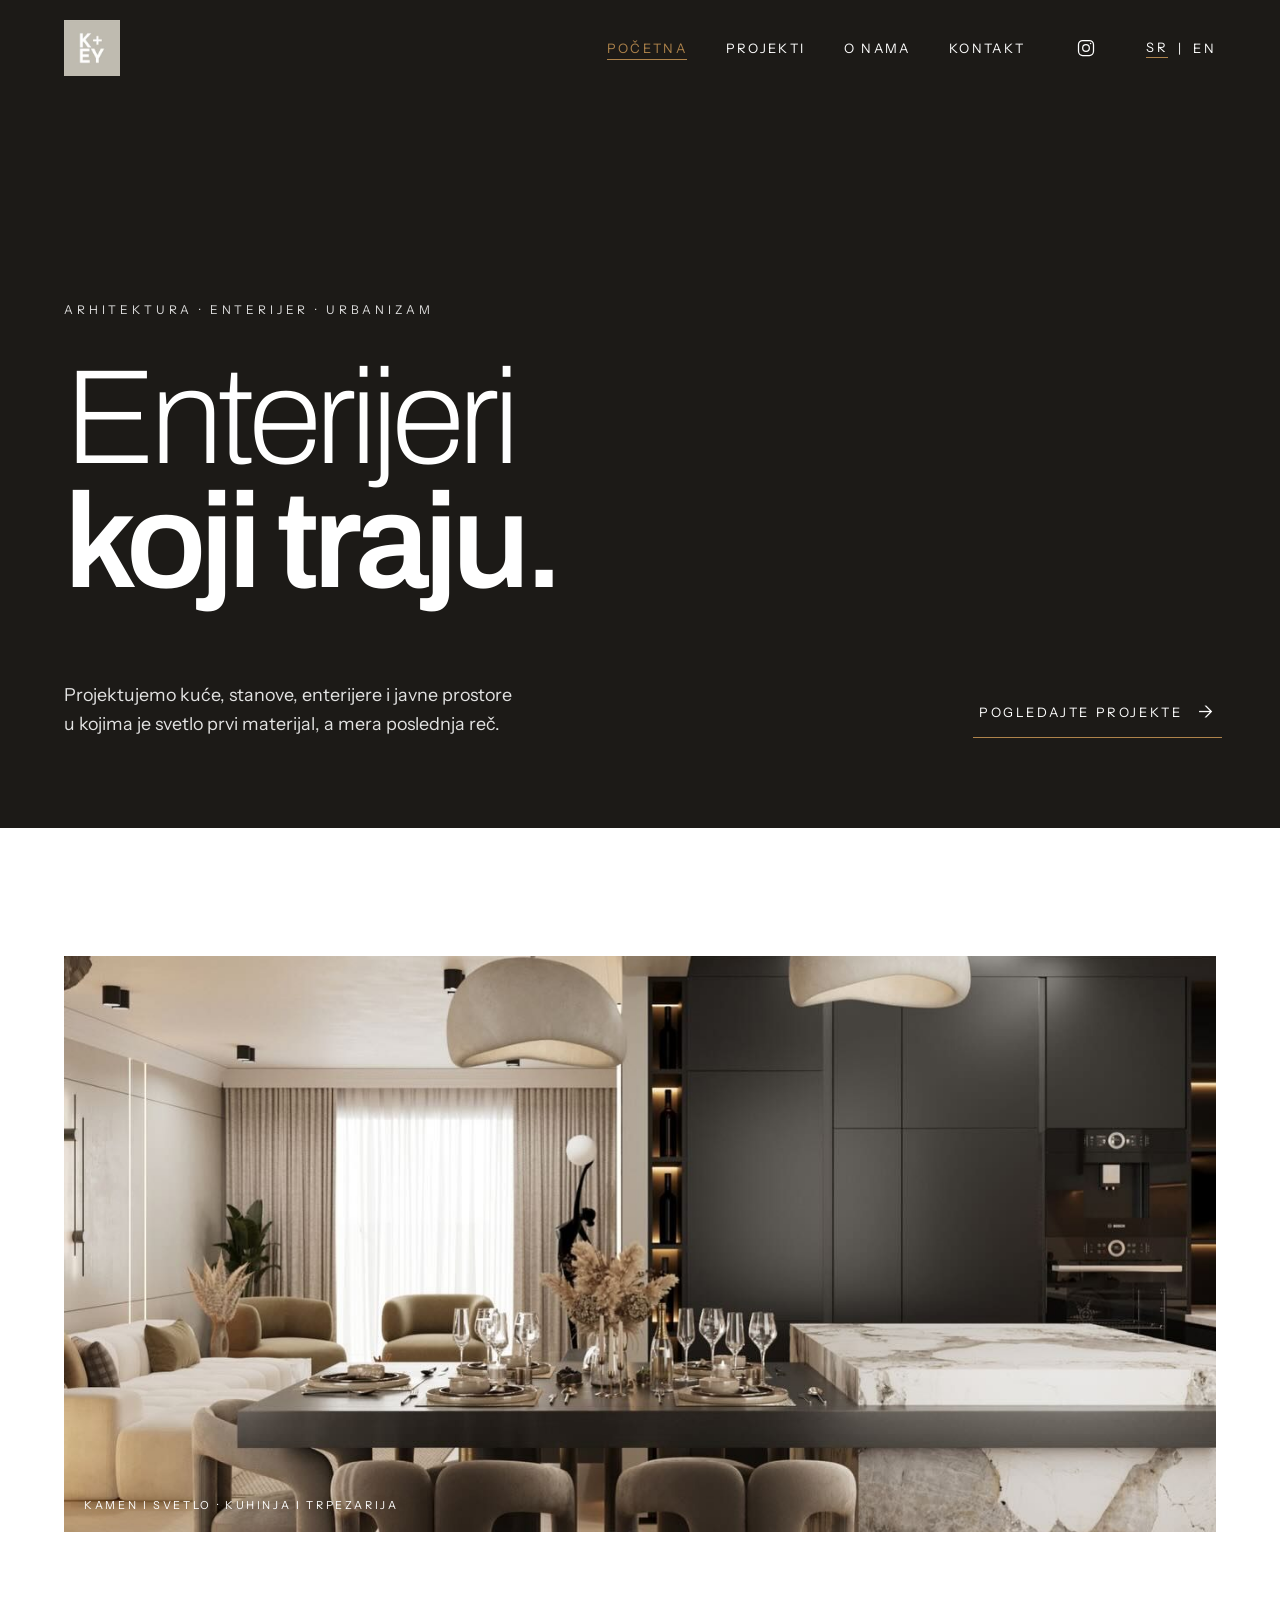
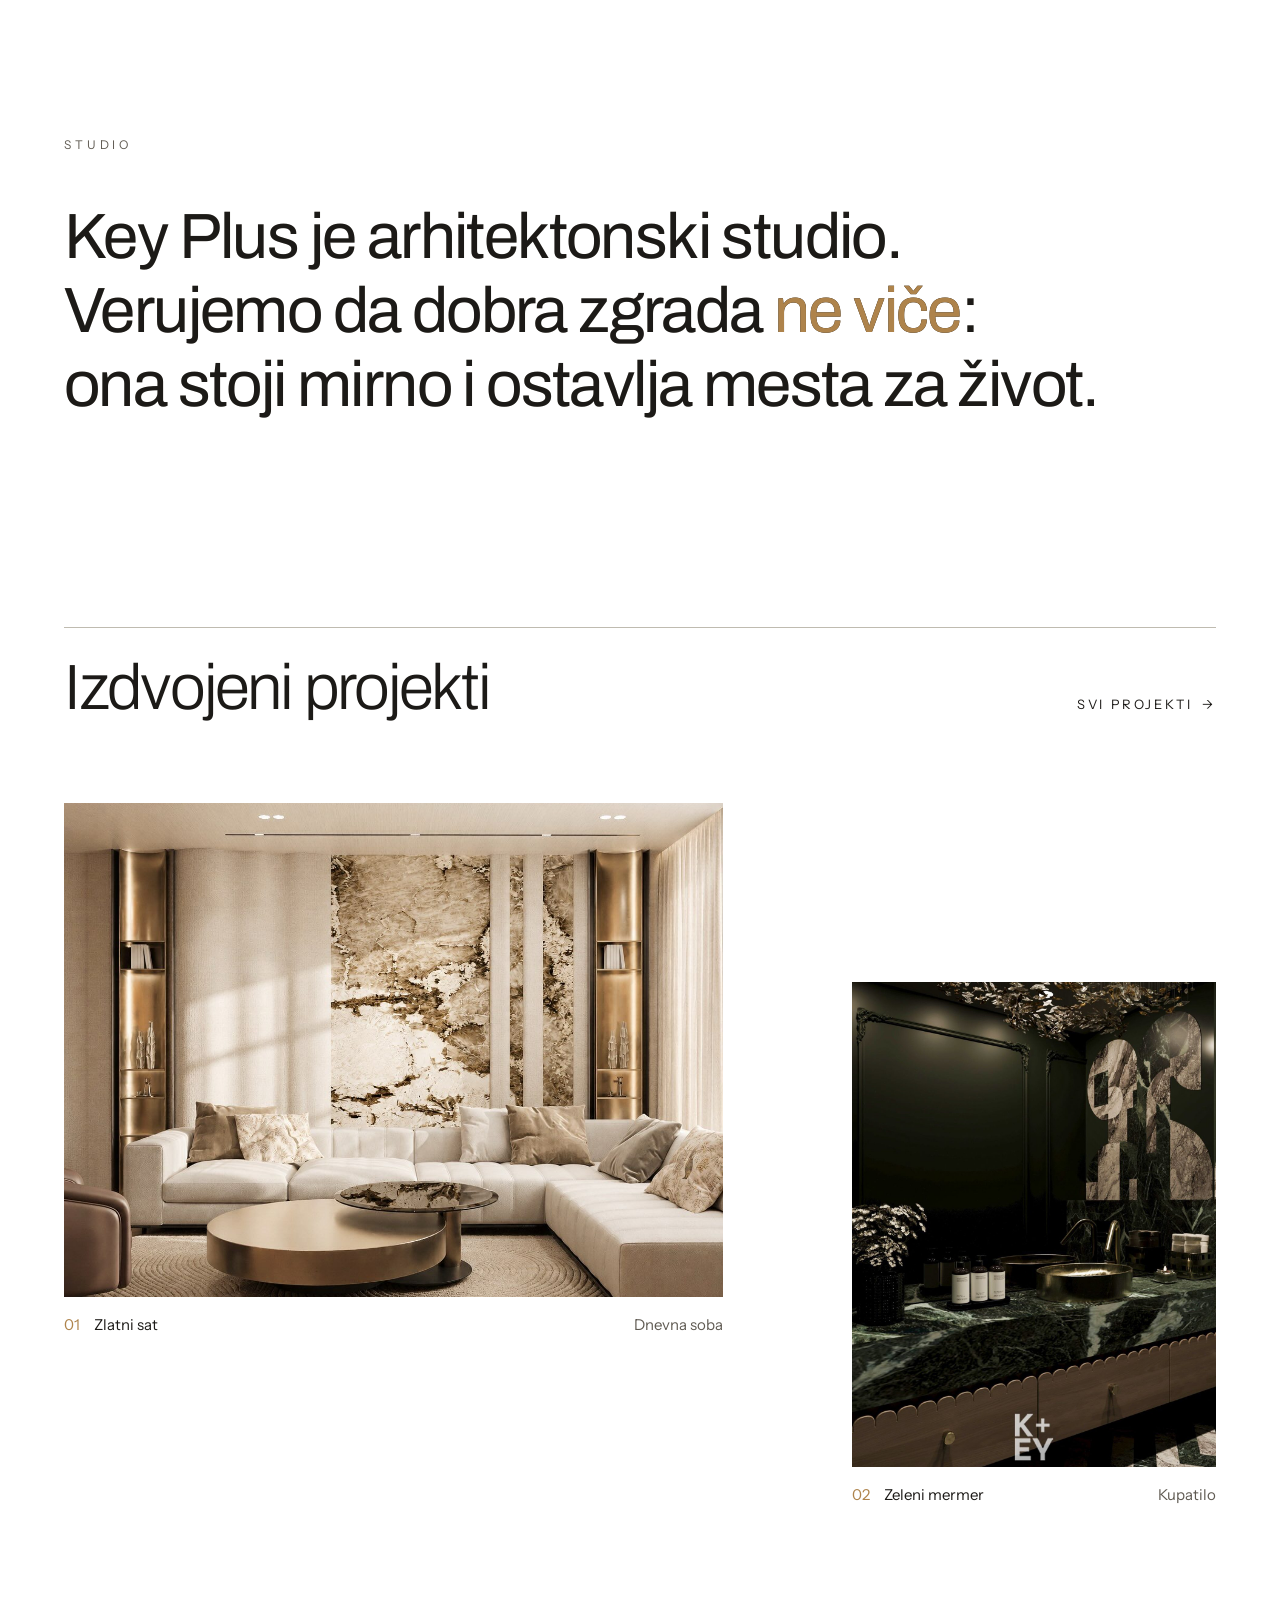
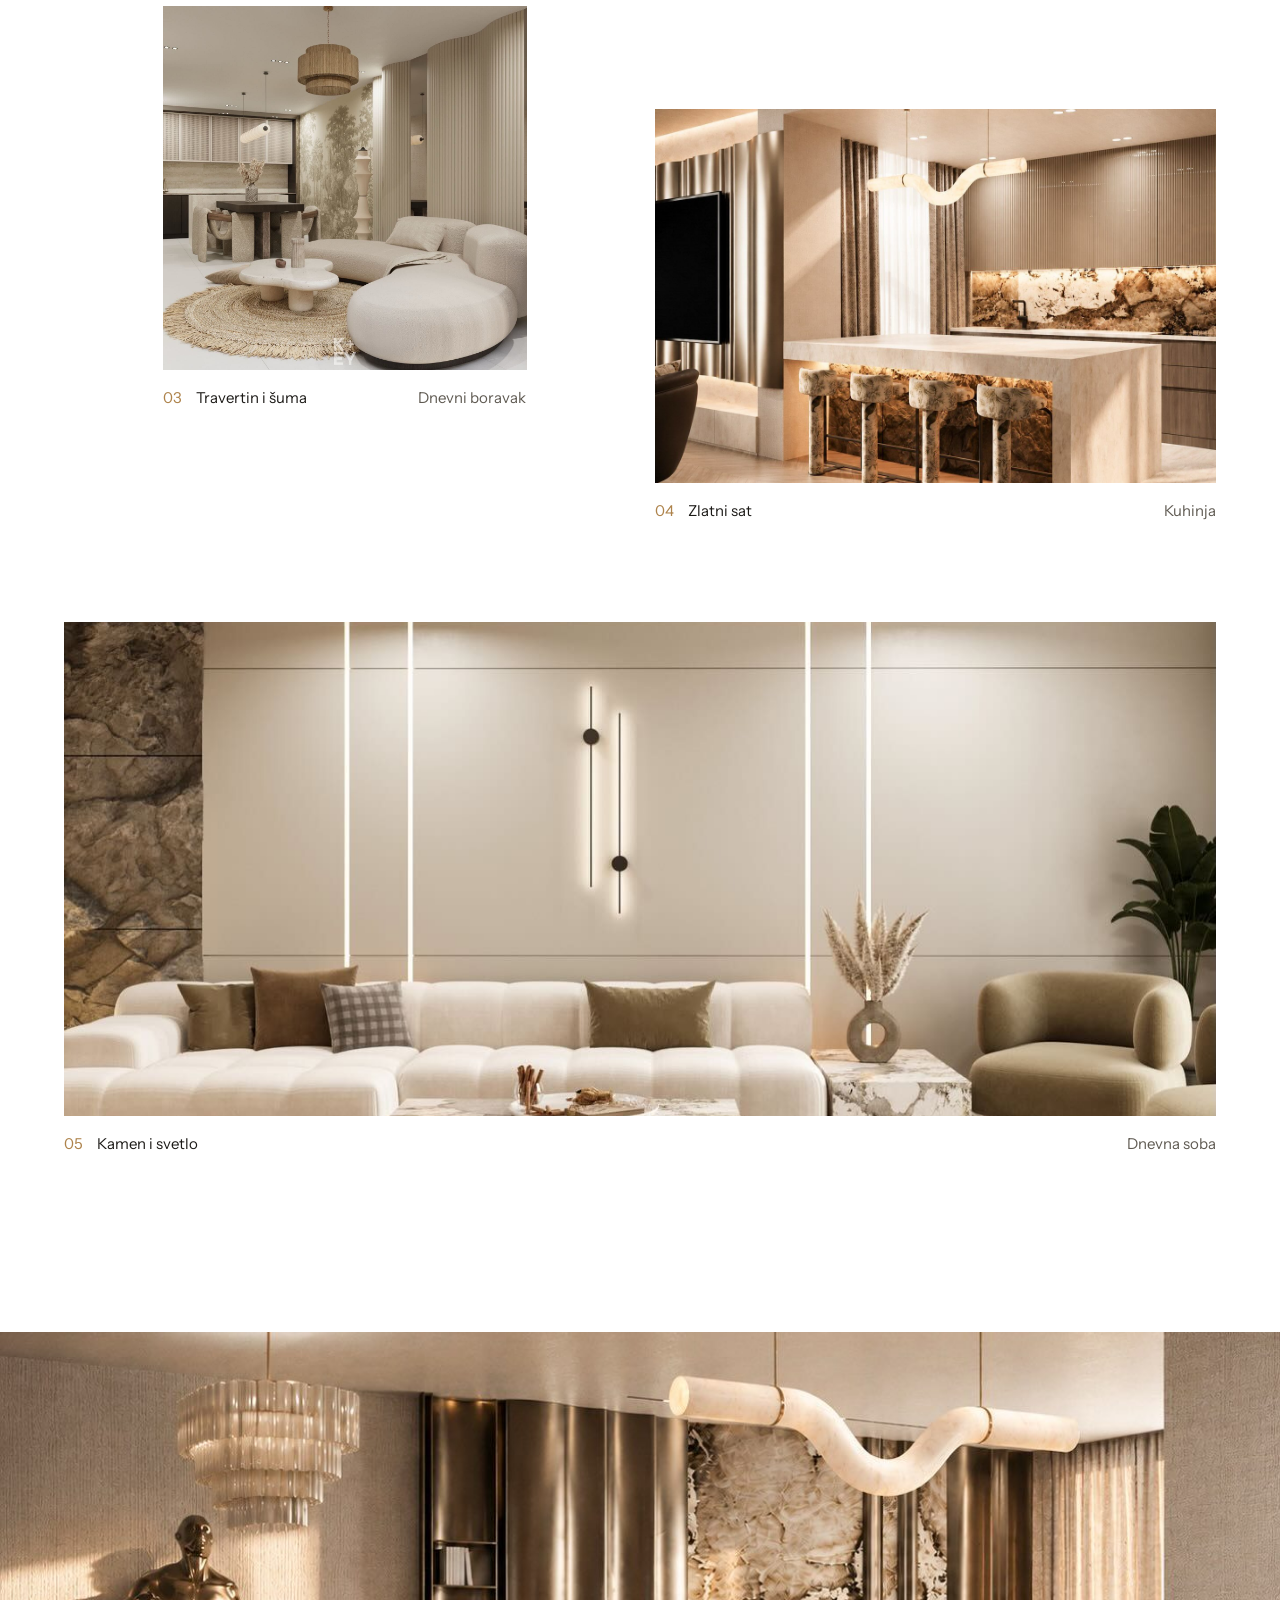
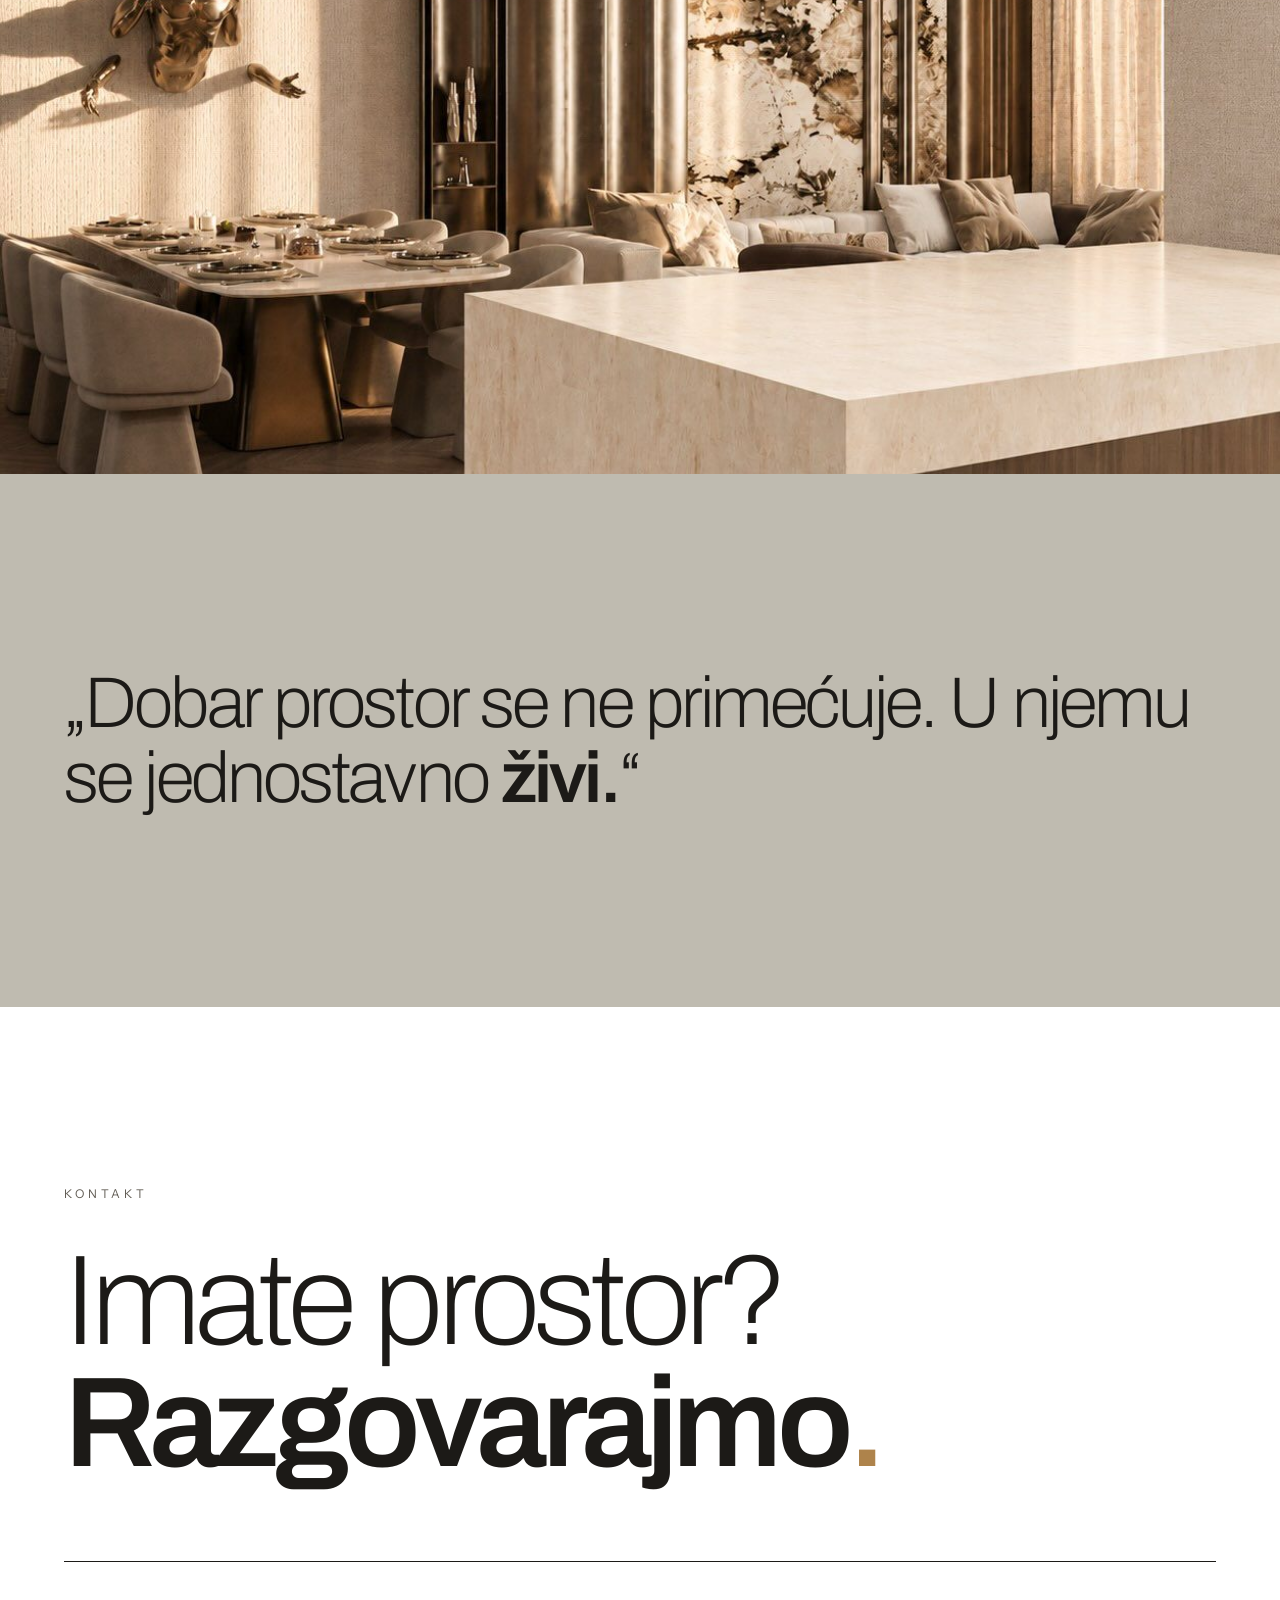
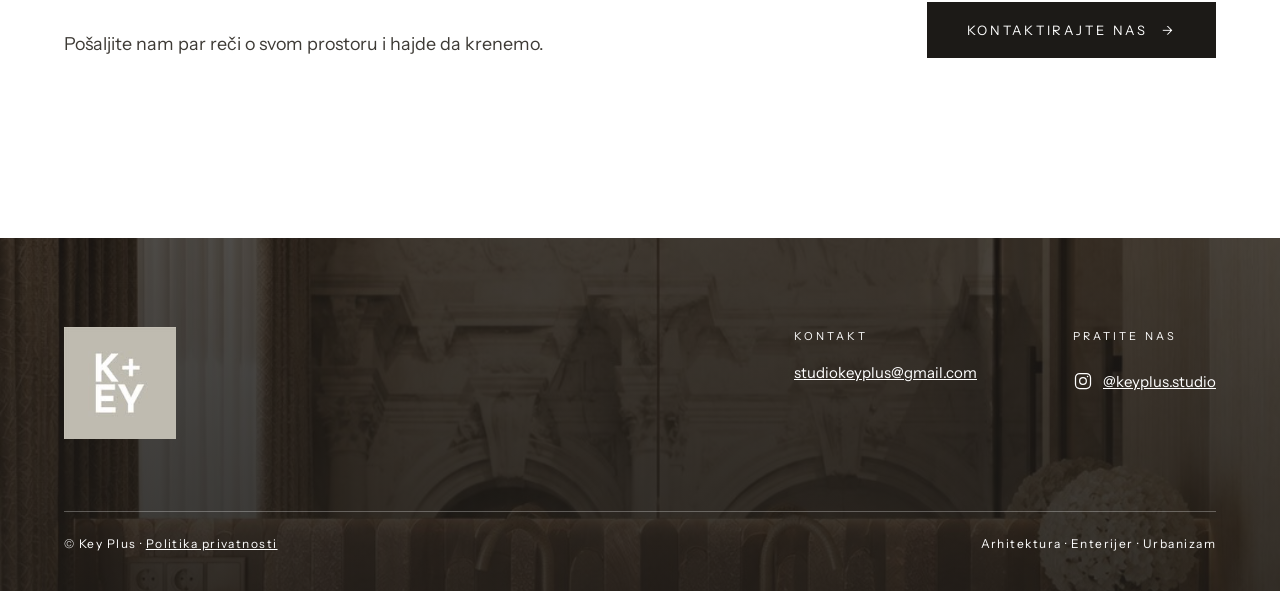
==== commit c48218c5: "Add files via upload" ====
--- a/index.html
+++ b/index.html
@@ -61,7 +61,7 @@
 
 <section style="max-width: 1440px; margin: 0 auto; padding: clamp(120px, 16vw, 240px) clamp(20px, 5vw, 72px); box-sizing: border-box">
 <p class="kp-reveal" style="margin: 0 0 48px; font-size: 12px; letter-spacing: 0.32em; text-transform: uppercase; color: #5f5a52">Studio</p>
-<p style="margin: 0; max-width: 1120px; font-family: 'Archivo', sans-serif; font-weight: 300; font-size: clamp(30px, 3.9vw, 58px); line-height: 1.16; letter-spacing: -0.025em"><span class="kp-filltext">Key Plus je arhitektonski studio. Verujemo da dobra zgrada <span class="kp-accent" style="color: #ae834b">ne viče</span>: ona stoji mirno, propušta svetlo i ostavlja mesta za život.</span></p>
+<p style="margin: 0; max-width: 1120px; font-family: 'Archivo', sans-serif; font-weight: 400; font-size: 64px; line-height: 1.16; letter-spacing: -0.025em"><span class="kp-filltext">Key Plus je arhitektonski studio. <br>Verujemo da dobra zgrada <span class="kp-accent" style="color: rgb(174, 131, 75)">ne viče</span>: <br>ona stoji mirno i ostavlja mesta za život.</span></p>
 </section>
 
 <section aria-labelledby="izdvojeno" style="max-width: 1440px; margin: 0 auto; padding: 0 clamp(20px, 5vw, 72px) clamp(120px, 14vw, 220px); box-sizing: border-box">
@@ -124,7 +124,7 @@
 
 </div>
 
-<div class="kp v-tel" style="font-family: 'Instrument Sans', system-ui, sans-serif; color: #1c1a17; background: #ffffff; min-height: 100vh; overflow-x: hidden">
+<div class="kp kp-touch v-tel" style="font-family: 'Instrument Sans', system-ui, sans-serif; color: #1c1a17; background: #ffffff; min-height: 100vh; overflow-x: hidden">
 
 <header class="kp-header kp-header-over" style="--kp-hh: 68px">
 <div style="display: flex; align-items: center; justify-content: space-between; gap: 16px; padding: 12px 20px">
@@ -154,7 +154,7 @@
 
 <section style="padding: 112px 20px">
 <p class="kp-reveal" style="margin: 0 0 32px; font-size: 11px; letter-spacing: 0.3em; text-transform: uppercase; color: #5f5a52">Studio</p>
-<p style="margin: 0; font-family: 'Archivo', sans-serif; font-weight: 300; font-size: 28px; line-height: 1.2; letter-spacing: -0.02em"><span class="kp-filltext">Key Plus je arhitektonski studio. Verujemo da dobra zgrada <span class="kp-accent" style="color: #ae834b">ne viče</span>: ona stoji mirno, propušta svetlo i ostavlja mesta za život.</span></p>
+<p style="margin: 0; font-family: 'Archivo', sans-serif; font-weight: 400; font-size: 28px; line-height: 1.2; letter-spacing: -0.02em"><span class="kp-filltext">Key Plus je arhitektonski studio. <br>Verujemo da dobra zgrada <span class="kp-accent" style="color: #ae834b">ne viče</span>: <br>ona stoji mirno i ostavlja mesta za život.</span></p>
 </section>
 
 <section aria-labelledby="izdvojeno-tel" style="padding: 0 20px 112px">
@@ -164,30 +164,30 @@
 </div>
 <div style="display: flex; flex-direction: column; gap: 56px">
 <a href="projekti.html" class="kp-work">
-<div class="kp-wipe"><div class="kp-ph" style="aspect-ratio: 1 / 1; background: #bfbbb0"><img loading="lazy" decoding="async" class="kp-ph-in" src="assets/img/dnevna-soba-zlatne-nise.jpg" alt="Dnevna soba sa zlatnim nišama i mermernim panelom"></div></div>
-<div style="display: flex; justify-content: space-between; gap: 12px; font-size: 14px"><span><span class="kp-num" style="color: #ae834b; margin-right: 12px">01</span>Zlatni sat</span><span style="color: #5f5a52">Dnevna soba</span></div>
+<div class="kp-wipe"><div class="kp-ph" style="aspect-ratio: 1 / 1; background: #bfbbb0"><img loading="lazy" decoding="async" class="kp-ph-in" src="assets/img/dnevna-soba-zlatne-nise.jpg" alt="Dnevna soba sa zlatnim nišama i mermernim panelom"><span class="kp-ph-cta" aria-hidden="true">Pogledaj <span>→</span></span></div></div>
+<div style="display: flex; justify-content: space-between; gap: 12px; font-size: 14px"><span><span class="kp-num" style="color: #ae834b; margin-right: 12px">01</span>Zlatni sat</span><span class="kp-meta-r" style="color: #5f5a52">Dnevna soba</span></div>
 </a>
 <a href="projekti.html" class="kp-work" style="margin-left: 48px">
-<div class="kp-wipe"><div class="kp-ph" style="aspect-ratio: 3 / 4; background: #bc9f7c"><img loading="lazy" decoding="async" class="kp-ph-in" src="assets/img/kupatilo-zeleni-mermer.jpg" alt="Kupatilo od zelenog mermera sa mesinganim lavaboom"></div></div>
-<div style="display: flex; justify-content: space-between; gap: 12px; font-size: 14px"><span><span class="kp-num" style="color: #ae834b; margin-right: 12px">02</span>Zeleni mermer</span><span style="color: #5f5a52">Kupatilo</span></div>
+<div class="kp-wipe"><div class="kp-ph" style="aspect-ratio: 3 / 4; background: #bc9f7c"><img loading="lazy" decoding="async" class="kp-ph-in" src="assets/img/kupatilo-zeleni-mermer.jpg" alt="Kupatilo od zelenog mermera sa mesinganim lavaboom"><span class="kp-ph-cta" aria-hidden="true">Pogledaj <span>→</span></span></div></div>
+<div style="display: flex; justify-content: space-between; gap: 12px; font-size: 14px"><span><span class="kp-num" style="color: #ae834b; margin-right: 12px">02</span>Zeleni mermer</span><span class="kp-meta-r" style="color: #5f5a52">Kupatilo</span></div>
 </a>
 <a href="projekti.html" class="kp-work" style="margin-right: 48px">
-<div class="kp-wipe"><div class="kp-ph" style="aspect-ratio: 1 / 1; background: #bc9f7c"><img loading="lazy" decoding="async" class="kp-ph-in" src="assets/img/dnevni-boravak-sofa.jpg" alt="Dnevni boravak sa zaobljenom sofom i tapetom sa šumom"></div></div>
-<div style="display: flex; justify-content: space-between; gap: 12px; font-size: 14px"><span><span class="kp-num" style="color: #ae834b; margin-right: 12px">03</span>Travertin i šuma</span><span style="color: #5f5a52">Dnevni boravak</span></div>
+<div class="kp-wipe"><div class="kp-ph" style="aspect-ratio: 1 / 1; background: #bc9f7c"><img loading="lazy" decoding="async" class="kp-ph-in" src="assets/img/dnevni-boravak-sofa.jpg" alt="Dnevni boravak sa zaobljenom sofom i tapetom sa šumom"><span class="kp-ph-cta" aria-hidden="true">Pogledaj <span>→</span></span></div></div>
+<div style="display: flex; justify-content: space-between; gap: 12px; font-size: 14px"><span><span class="kp-num" style="color: #ae834b; margin-right: 12px">03</span>Travertin i šuma</span><span class="kp-meta-r" style="color: #5f5a52">Dnevni boravak</span></div>
 </a>
 <a href="projekti.html" class="kp-work">
-<div class="kp-wipe"><div class="kp-ph" style="aspect-ratio: 4 / 3; background: #bfbbb0"><img loading="lazy" decoding="async" class="kp-ph-in" src="assets/img/kuhinjsko-ostrvo.jpg" alt="Kuhinjsko ostrvo sa barskim stolicama i talasastom lampom"></div></div>
-<div style="display: flex; justify-content: space-between; gap: 12px; font-size: 14px"><span><span class="kp-num" style="color: #ae834b; margin-right: 12px">04</span>Zlatni sat</span><span style="color: #5f5a52">Kuhinja</span></div>
+<div class="kp-wipe"><div class="kp-ph" style="aspect-ratio: 4 / 3; background: #bfbbb0"><img loading="lazy" decoding="async" class="kp-ph-in" src="assets/img/kuhinjsko-ostrvo.jpg" alt="Kuhinjsko ostrvo sa barskim stolicama i talasastom lampom"><span class="kp-ph-cta" aria-hidden="true">Pogledaj <span>→</span></span></div></div>
+<div style="display: flex; justify-content: space-between; gap: 12px; font-size: 14px"><span><span class="kp-num" style="color: #ae834b; margin-right: 12px">04</span>Zlatni sat</span><span class="kp-meta-r" style="color: #5f5a52">Kuhinja</span></div>
 </a>
 <a href="projekti.html" class="kp-work" style="margin-left: 48px">
-<div class="kp-wipe"><div class="kp-ph" style="aspect-ratio: 4 / 5; background: #bfbbb0"><img loading="lazy" decoding="async" class="kp-ph-in" src="assets/img/dnevna-soba-svetlosne-linije.jpg" alt="Zid dnevne sobe sa svetlosnim linijama i belom sofom" style="object-position: 40% 50%"></div></div>
-<div style="display: flex; justify-content: space-between; gap: 12px; font-size: 14px"><span><span class="kp-num" style="color: #ae834b; margin-right: 12px">05</span>Kamen i svetlo</span><span style="color: #5f5a52">Dnevna soba</span></div>
-</a>
-</div>
-</section>
-
-<section aria-label="Atmosfera" style="position: relative; overflow: hidden; height: 440px; background: #bc9f7c">
-<img loading="lazy" decoding="async" class="kp-drift" src="assets/img/trpezarija-skulptura.jpg" alt="Trpezarija u toplom svetlu sa skulpturom na zidu i talasastom lampom" style="position: absolute; left: 0; top: -8%; width: 100%; height: 116%; object-fit: cover; object-position: 30% 50%; display: block">
+<div class="kp-wipe"><div class="kp-ph" style="aspect-ratio: 4 / 5; background: #bfbbb0"><img loading="lazy" decoding="async" class="kp-ph-in" src="assets/img/dnevna-soba-svetlosne-linije.jpg" alt="Zid dnevne sobe sa svetlosnim linijama i belom sofom" style="object-position: 40% 50%"><span class="kp-ph-cta" aria-hidden="true">Pogledaj <span>→</span></span></div></div>
+<div style="display: flex; justify-content: space-between; gap: 12px; font-size: 14px"><span><span class="kp-num" style="color: #ae834b; margin-right: 12px">05</span>Kamen i svetlo</span><span class="kp-meta-r" style="color: #5f5a52">Dnevna soba</span></div>
+</a>
+</div>
+</section>
+
+<section aria-label="Atmosfera" style="position: relative; overflow: hidden; aspect-ratio: 1 / 1; background: #bc9f7c">
+<img loading="lazy" decoding="async" class="kp-wipe" src="assets/img/trpezarija-skulptura.jpg" alt="Trpezarija u toplom svetlu sa skulpturom na zidu i talasastom lampom" style="position: absolute; inset: 0; width: 100%; height: 100%; object-fit: cover; object-position: 50% 100%; display: block">
 </section>
 
 <section style="background: #bfbbb0; padding: 96px 20px">
--- a/assets/css/motion.css
+++ b/assets/css/motion.css
@@ -0,0 +1,208 @@
+/* Key Plus - motion layer */
+.kp{--ease:cubic-bezier(.2,.75,.1,1)}
+
+/* ---------- sticky header + scroll progress ---------- */
+.kp-header{position:sticky;top:0;z-index:30;background:rgba(255,255,255,.86);-webkit-backdrop-filter:blur(14px);backdrop-filter:blur(14px)}
+.kp-progress{position:absolute;left:0;right:0;bottom:0;height:2px;background:#ae834b;transform-origin:0 50%;transform:scaleX(0);pointer-events:none}
+.kp-link{position:relative}
+.kp-link::after{content:"";position:absolute;left:0;right:0;bottom:10px;height:1px;background:currentColor;transform:scaleX(0);transform-origin:100% 50%;transition:transform .55s var(--ease)}
+.kp-link:hover::after,.kp-link[aria-current="page"]::after{transform:scaleX(1);transform-origin:0 50%}
+
+/* ---------- hero: load-in + cursor parallax ---------- */
+.kp-hero{position:relative;overflow:hidden;--mx:0;--my:0}
+.kp-hero > *{position:relative;z-index:1}
+.kp-par{display:block;transition:transform 1.4s var(--ease);will-change:transform}
+.kp-par-1{transform:translate3d(calc(var(--mx) * -22px),calc(var(--my) * -12px),0)}
+.kp-par-2{transform:translate3d(calc(var(--mx) * 34px),calc(var(--my) * 16px),0)}
+.kp-mask{display:block;overflow:hidden;padding-bottom:.14em;margin-bottom:-.14em}
+.kp-rise{display:block;animation:kp-rise 1.4s var(--ease) both}
+.kp-d1{animation-delay:.1s}.kp-d2{animation-delay:.28s}.kp-d3{animation-delay:.55s}.kp-d4{animation-delay:.8s}.kp-d5{animation-delay:1s}
+.kp-fade{animation:kp-fade 1.2s var(--ease) both}
+.kp-plus{display:inline}
+
+.kp-bigplus{position:absolute !important;z-index:0 !important;top:clamp(40px,6vw,96px);right:clamp(-120px,-4vw,-24px);width:clamp(220px,34vw,540px);aspect-ratio:1/1;pointer-events:none;transform:translate3d(calc(var(--mx) * -60px),calc(var(--my) * -40px),0);transition:transform 1.8s var(--ease);animation:kp-op 2.4s .6s var(--ease) both}
+@keyframes kp-op{from{opacity:0}to{opacity:1}}
+.kp-bigplus svg{width:100%;height:100%;display:block;animation:kp-turn 60s linear infinite}
+
+/* ---------- light that follows the cursor ---------- */
+.kp-light{position:relative;overflow:hidden}
+/* hero background slideshow: three images crossfade */
+.kp-slide{position:absolute;inset:0;width:100%;height:100%;object-fit:cover;display:block;opacity:0;animation:kp-xfade 18s linear infinite both}
+.kp-slide-1{opacity:1;animation-delay:-1.2s}
+.kp-slide-2{animation-delay:4.8s}
+.kp-slide-3{animation-delay:10.8s}
+@keyframes kp-xfade{0%{opacity:0}7%{opacity:1}33%{opacity:1}40%{opacity:0}100%{opacity:0}}
+.kp-unveil{animation:kp-unveil 1.8s .7s var(--ease) both}
+
+/* ---------- gallery cards ---------- */
+.kp-work{display:flex;flex-direction:column;gap:18px;text-decoration:none;color:#1c1a17;transition:opacity .7s var(--ease)}
+.kp-work:focus-visible{outline:2px solid #ae834b;outline-offset:8px}
+.kp-ph{position:relative;overflow:hidden;transform:perspective(1400px) rotateX(var(--ry,0deg)) rotateY(var(--rx,0deg));transition:transform .9s var(--ease)}
+.kp-ph-in{position:absolute;inset:0;width:100%;height:100%;object-fit:cover;transition:transform 1.6s var(--ease)}
+.kp-work:hover .kp-ph-in,.kp-fig:hover .kp-ph-in{transform:scale(1.07)}
+.kp-ph-label{position:absolute;left:20px;bottom:20px;z-index:1;font-size:11px;letter-spacing:.24em;text-transform:uppercase}
+.kp-ph-cta{position:absolute;right:16px;bottom:16px;z-index:2;display:inline-flex;align-items:center;gap:10px;min-height:44px;padding:0 18px;background:#ffffff;color:#1c1a17;font-size:11px;letter-spacing:.22em;text-transform:uppercase;transform:translateY(calc(100% + 24px));transition:transform .75s var(--ease)}
+.kp-work:hover .kp-ph-cta,.kp-work:focus-visible .kp-ph-cta{transform:none}
+.kp-num{display:inline-block;transition:transform .7s var(--ease)}
+.kp-work:hover .kp-num{transform:translateX(10px)}
+.kp-meta-r{transition:letter-spacing .7s var(--ease)}
+.kp-work:hover .kp-meta-r{letter-spacing:.06em}
+
+/* filter re-entry (Projects): class flips a/b so it replays */
+.kp-in-a{animation:kp-pop-a 1s var(--ease) both}
+.kp-in-b{animation:kp-pop-b 1s var(--ease) both}
+.kp-chip{transition:background-color .45s var(--ease),color .45s var(--ease),border-color .45s var(--ease),transform .45s var(--ease)}
+.kp-chip:hover{transform:translateY(-2px);border-color:#1c1a17 !important}
+.kp-chip:focus-visible{outline:2px solid #ae834b;outline-offset:3px}
+
+/* card as a button (opens the lightbox) */
+.kp-cardbtn{appearance:none;-webkit-appearance:none;border:0;background:none;padding:0;margin:0;font:inherit;color:inherit;text-align:left;cursor:zoom-in;width:100%;display:block}
+.kp-cardbtn:focus-visible{outline:2px solid #ae834b;outline-offset:8px}
+.kp-cardbtn:focus-visible .kp-ph-cta{transform:none}
+
+/* ---------- lightbox ---------- */
+.kp-lb{position:fixed;inset:0;z-index:100;background:rgba(28,26,23,.95);color:#ffffff;display:flex;flex-direction:column;animation:kp-op .45s var(--ease) both}
+.kp-lb-bar{display:flex;align-items:center;justify-content:space-between;gap:16px;padding:16px clamp(16px,3vw,40px);font-size:12px;letter-spacing:.24em;text-transform:uppercase}
+.kp-lb-stage{flex:1 1 auto;min-height:0;display:flex;align-items:center;justify-content:center;padding:0 clamp(16px,3vw,40px)}
+.kp-lb-img{max-width:100%;max-height:100%;object-fit:contain;display:block;box-shadow:0 40px 120px rgba(0,0,0,.45)}
+.kp-zoom-a{animation:kp-zoom-a .8s var(--ease) both}
+.kp-zoom-b{animation:kp-zoom-b .8s var(--ease) both}
+.kp-lb-btn{min-width:52px;min-height:52px;padding:0 18px;border:1px solid rgba(255,255,255,.4);border-radius:999px;background:transparent;color:#ffffff;font:inherit;font-size:13px;letter-spacing:.2em;text-transform:uppercase;cursor:pointer;display:inline-flex;align-items:center;justify-content:center;gap:10px;transition:background-color .4s var(--ease),color .4s var(--ease),border-color .4s var(--ease)}
+.kp-lb-btn:hover{background:#ffffff;color:#1c1a17;border-color:#ffffff}
+.kp-lb-btn:focus-visible{outline:2px solid #ae834b;outline-offset:3px}
+.kp-lb-cap{font-family:'Archivo',sans-serif;font-weight:300;font-size:clamp(20px,2.2vw,32px);letter-spacing:-.02em;text-transform:none}
+@keyframes kp-zoom-a{from{opacity:0;transform:scale(.96) translateY(14px)}to{opacity:1;transform:none}}
+@keyframes kp-zoom-b{from{opacity:0;transform:scale(.96) translateY(14px)}to{opacity:1;transform:none}}
+
+/* ---------- phone: menu overlay + horizontal chips ---------- */
+.kp-menu{position:fixed;inset:0;z-index:90;background:#bfbbb0;color:#1c1a17;display:flex;flex-direction:column;gap:32px;padding:16px 20px 32px;box-sizing:border-box;overflow-y:auto;animation:kp-menu-in .7s var(--ease) both}
+@keyframes kp-menu-in{from{clip-path:inset(0 0 100% 0)}to{clip-path:inset(0 0 0 0)}}
+.kp-menu-link{display:flex;align-items:baseline;justify-content:space-between;gap:16px;padding:12px 0;border-bottom:1px solid rgba(28,26,23,.25);font-family:'Archivo',sans-serif;font-weight:200;font-size:48px;line-height:1.05;letter-spacing:-.04em;text-decoration:none;color:#1c1a17}
+.kp-menu-link small{font-family:'Instrument Sans',sans-serif;font-size:12px;letter-spacing:.2em;color:#1c1a17}
+.kp-menu-btn{min-height:44px;padding:0 18px;border:1px solid #1c1a17;border-radius:999px;background:transparent;color:#1c1a17;font:inherit;font-size:12px;letter-spacing:.22em;text-transform:uppercase;cursor:pointer;display:inline-flex;align-items:center;gap:10px}
+.kp-menu-btn:focus-visible{outline:2px solid #ae834b;outline-offset:3px}
+.kp-burger{display:inline-flex;flex-direction:column;gap:5px}
+.kp-burger i{display:block;width:18px;height:1px;background:currentColor}
+.kp-hscroll{display:flex;gap:10px;overflow-x:auto;scrollbar-width:none;-webkit-overflow-scrolling:touch;padding-bottom:4px}
+.kp-hscroll::-webkit-scrollbar{display:none}
+.kp-hscroll > *{flex:0 0 auto}
+
+/* ---------- marquee ---------- */
+.kp-marquee{overflow:hidden;border-top:1px solid #bfbbb0;border-bottom:1px solid #bfbbb0;padding:clamp(24px,3vw,44px) 0}
+.kp-track{display:flex;width:max-content;animation:kp-marq 42s linear infinite}
+.kp-marquee:hover .kp-track{animation-play-state:paused}
+.kp-set{display:flex;align-items:center}
+.kp-word{font-family:'Archivo',sans-serif;font-weight:200;font-size:clamp(56px,9vw,150px);letter-spacing:-.04em;line-height:1;white-space:nowrap;padding:0 .28em;color:transparent;-webkit-text-stroke:1px #1c1a17;transition:color .5s var(--ease)}
+.kp-word:hover{color:#1c1a17}
+.kp-sep{font-family:'Archivo',sans-serif;font-weight:200;font-size:clamp(40px,6vw,96px);color:#ae834b;line-height:1;display:inline-block;animation:kp-turn 12s linear infinite}
+
+/* ---------- process steps / principles ---------- */
+.kp-step{position:relative}
+.kp-step::before{content:"";position:absolute;left:0;top:-1px;height:2px;width:100%;background:#ae834b;transform:scaleX(0);transform-origin:0 50%;transition:transform .9s var(--ease)}
+.kp-step:hover::before{transform:scaleX(1)}
+.kp-bignum{display:inline-block;transition:transform .9s var(--ease)}
+.kp-step:hover .kp-bignum{transform:translateY(-10px) rotate(-4deg)}
+.kp-row .kp-big{display:inline-block;transition:transform 1s var(--ease),color .6s var(--ease)}
+.kp-row:hover .kp-big{transform:translateX(clamp(12px,2.4vw,40px));color:#ae834b}
+.kp-row p{transition:opacity .6s var(--ease)}
+.kp-rows:hover .kp-row:not(:hover) p{opacity:.35}
+
+/* ---------- links, buttons, fields ---------- */
+.kp-ul{text-decoration:none;background-image:linear-gradient(#ae834b,#ae834b);background-repeat:no-repeat;background-position:0 100%;background-size:100% 1px;padding:4px 6px;margin:0 -6px;transition:background-size .6s var(--ease)}
+.kp-ul:hover{background-size:100% 100%;color:#1c1a17}
+.kp-ul-light{color:#ffffff}
+.kp-ul-light:hover{color:#1c1a17}
+.kp-arrow{display:inline-block;transition:transform .6s var(--ease)}
+a:hover .kp-arrow{transform:translateX(8px)}
+.kp-btn{position:relative;overflow:hidden;z-index:0;transition:color .5s var(--ease)}
+.kp-btn::before{content:"";position:absolute;inset:0;z-index:-1;background:#ae834b;transform:translateY(101%);transition:transform .6s var(--ease)}
+.kp-btn:hover{color:#1c1a17 !important}
+.kp-btn:hover::before{transform:none}
+.kp-btn:focus-visible{outline:2px solid #1c1a17;outline-offset:3px}
+.kp-field{background-image:linear-gradient(#1c1a17,#1c1a17) !important;background-repeat:no-repeat !important;background-position:0 100% !important;background-size:0 2px !important;transition:background-size .7s var(--ease)}
+.kp-field:focus{outline:none;background-size:100% 2px !important}
+.kp-fig figcaption strong{display:inline-block;transition:transform .7s var(--ease)}
+.kp-fig:hover figcaption strong{transform:translateX(8px)}
+
+/* ---------- scroll-driven (where the browser supports it) ---------- */
+@supports (animation-timeline: view()){
+  .kp-progress{animation:kp-grow linear both;animation-timeline:scroll(root)}
+  .kp-wipe{animation:kp-wipe linear both;animation-timeline:view();animation-range:entry 0% cover 32%}
+  .kp-reveal{animation:kp-fade linear both;animation-timeline:view();animation-range:entry 5% entry 80%}
+  .kp-rise-s{display:block;animation:kp-rise linear both;animation-timeline:view();animation-range:entry 10% cover 38%}
+  .kp-drift{animation:kp-drift linear both;animation-timeline:view();animation-range:cover 0% cover 100%}
+  .kp-filltext{
+    background-image:linear-gradient(#1c1a17,#1c1a17),linear-gradient(var(--kp-dim,#d6d3cc),var(--kp-dim,#d6d3cc));
+    background-repeat:no-repeat;background-size:100% 100%,100% 100%;
+    -webkit-background-clip:text;background-clip:text;-webkit-text-fill-color:transparent;
+    animation:kp-fill linear both;animation-timeline:view();animation-range:cover 12% cover 52%}
+  .kp-filltext .kp-accent{-webkit-text-fill-color:#ae834b}
+}
+
+/* ---------- header over the hero: transparent at the top, white once scrolled ---------- */
+.kp-header-over{margin-bottom:calc(var(--kp-hh, 96px) * -1)}
+@supports (animation-timeline: scroll()){
+  .kp-header-over,
+  .kp-still .kp-header-over,
+  .kp .kp-header-over{background:transparent;-webkit-backdrop-filter:none;backdrop-filter:none;color:#ffffff;animation:kp-hdr linear both !important;animation-timeline:scroll(root) !important;animation-range:0px 160px !important}
+  .kp-header-over nav a:not([aria-current="page"]),
+  .kp-header-over nav span{color:inherit !important}
+  .kp-header-over .kp-menu-btn{color:inherit !important;border-color:currentColor !important}
+}
+@keyframes kp-hdr{
+  from{background-color:rgba(255,255,255,0);color:#ffffff;box-shadow:0 1px 0 rgba(28,26,23,0)}
+  to{background-color:rgba(255,255,255,.94);color:#1c1a17;box-shadow:0 1px 0 rgba(28,26,23,.08)}
+}
+
+/* ---------- footer with a background photograph ---------- */
+.kp-footer-img{position:relative;isolation:isolate;overflow:hidden;color:#ffffff !important;background:#1c1a17 url("../img/kupatilo-lavaboi.jpg") center 45% / cover no-repeat !important}
+.kp-footer-img::before{content:"";position:absolute;inset:0;z-index:-1;background:linear-gradient(180deg,rgba(28,26,23,.78),rgba(28,26,23,.88))}
+.kp-footer-img a{color:#ffffff}
+.kp-footer-img a:hover{color:#ae834b}
+.kp-footer-img [style*="border-top"]{border-color:rgba(255,255,255,.28) !important}
+
+/* ---------- phone: the desktop hover effects, played by scroll and by touch ----------
+   As a card passes the middle of the screen it tilts, the photo zooms in,
+   the "Pogledaj" label slides up and the number steps right, like a mouse hover on desktop. */
+.kp-touch .kp-ph-cta{right:12px;bottom:12px;min-height:40px;padding:0 14px;font-size:10px}
+.kp-touch .kp-work:active .kp-ph-in{transform:scale(1.07)}
+.kp-touch .kp-work:active .kp-ph-cta{transform:none}
+.kp-touch .kp-work:active .kp-num{transform:translateX(10px)}
+@supports (animation-timeline: view()){
+  .kp-touch .kp-work{view-timeline-name:--kp-card}
+  .kp-touch .kp-work .kp-ph{animation:kp-t-tilt linear both;animation-timeline:--kp-card;animation-range:cover 0% cover 100%}
+  .kp-touch .kp-work .kp-ph-in{animation:kp-t-zoom linear both;animation-timeline:--kp-card;animation-range:cover 0% cover 100%}
+  .kp-touch .kp-work .kp-ph-cta{animation:kp-t-cta linear both;animation-timeline:--kp-card;animation-range:cover 0% cover 100%}
+  .kp-touch .kp-work .kp-num{animation:kp-t-num linear both;animation-timeline:--kp-card;animation-range:cover 0% cover 100%}
+  .kp-touch .kp-work .kp-meta-r{animation:kp-t-meta linear both;animation-timeline:--kp-card;animation-range:cover 0% cover 100%}
+}
+@keyframes kp-t-tilt{0%{transform:perspective(1400px) rotateX(6deg)}50%{transform:perspective(1400px) rotateX(0deg)}100%{transform:perspective(1400px) rotateX(-6deg)}}
+@keyframes kp-t-zoom{0%,22%{transform:scale(1)}42%,62%{transform:scale(1.07)}82%,100%{transform:scale(1)}}
+@keyframes kp-t-cta{0%,30%{transform:translateY(calc(100% + 24px))}42%,62%{transform:none}74%,100%{transform:translateY(calc(100% + 24px))}}
+@keyframes kp-t-num{0%,30%{transform:none}42%,62%{transform:translateX(10px)}74%,100%{transform:none}}
+@keyframes kp-t-meta{0%,30%{letter-spacing:0}42%,62%{letter-spacing:.06em}74%,100%{letter-spacing:0}}
+
+/* ---------- keyframes ---------- */
+@keyframes kp-rise{from{transform:translateY(108%)}to{transform:none}}
+@keyframes kp-fade{from{opacity:0;transform:translateY(22px)}to{opacity:1;transform:none}}
+@keyframes kp-spin{from{transform:rotate(-270deg) scale(.1);opacity:0}to{transform:none;opacity:1}}
+@keyframes kp-turn{to{transform:rotate(360deg)}}
+@keyframes kp-unveil{from{clip-path:inset(0 0 100% 0)}to{clip-path:inset(0 0 0 0)}}
+@keyframes kp-wipe{from{clip-path:inset(22% 0 0 0);transform:translateY(80px)}to{clip-path:inset(0 0 0 0);transform:none}}
+@keyframes kp-drift{from{transform:translateY(-6%)}to{transform:translateY(6%)}}
+@keyframes kp-fill{from{background-size:0% 100%,100% 100%}to{background-size:100% 100%,100% 100%}}
+@keyframes kp-grow{from{transform:scaleX(0)}to{transform:scaleX(1)}}
+@keyframes kp-marq{to{transform:translateX(-50%)}}
+@keyframes kp-pop-a{from{opacity:0;transform:translateY(48px) scale(.97)}to{opacity:1;transform:none}}
+@keyframes kp-pop-b{from{opacity:0;transform:translateY(48px) scale(.97)}to{opacity:1;transform:none}}
+
+/* ---------- motion off (tweak) + reduced motion ---------- */
+.kp-still *,.kp-still *::before,.kp-still *::after{animation:none !important;transition:none !important}
+.kp-still .kp-par,.kp-still .kp-bigplus,.kp-still .kp-ph{transform:none !important}
+@media (prefers-reduced-motion: reduce){
+  .kp *,.kp *::before,.kp *::after{animation:none !important;transition:none !important}
+  .kp .kp-par,.kp .kp-bigplus,.kp .kp-ph{transform:none !important}
+}
+@media (max-width: 760px){
+  .kp-bigplus{opacity:.5;width:200px;right:-60px}
+}
--- a/assets/css/site.css
+++ b/assets/css/site.css
@@ -0,0 +1,30 @@
+/* Key Plus - site layer (layout switch, page styles) */
+html{-webkit-text-size-adjust:100%;text-size-adjust:100%}
+body{margin:0;background:#ffffff;color:#1c1a17;font-family:'Instrument Sans',system-ui,sans-serif}
+a{color:#1c1a17}
+a:hover{color:#ae834b}
+[hidden]{display:none !important}
+img{max-width:100%}
+
+/* desktop and phone layouts live on the same page; one is shown by screen width */
+.v-tel{display:none}
+@media (max-width: 760px){
+  .v-desk{display:none}
+  .v-tel{display:block}
+}
+
+/* desktop gallery grids */
+.v-desk .works > *{min-width:0}
+
+/* privacy policy */
+.kp-legal h2{margin:0 0 16px;font-family:'Archivo',sans-serif;font-weight:400;font-size:clamp(22px,2vw,28px);letter-spacing:-0.015em;line-height:1.2}
+.kp-legal p,.kp-legal li{margin:0;font-size:17px;line-height:1.75;color:#3d3a35}
+.kp-legal ul{margin:0;padding-left:22px;display:flex;flex-direction:column;gap:6px}
+.kp-legal section{display:flex;flex-direction:column;gap:14px;border-top:1px solid #bfbbb0;padding-top:32px}
+.v-tel .kp-legal h2{margin:0 0 12px;font-size:22px}
+.v-tel .kp-legal p,.v-tel .kp-legal li{font-size:16px;line-height:1.7}
+.v-tel .kp-legal ul{padding-left:20px}
+.v-tel .kp-legal section{gap:12px;padding-top:24px}
+
+/* form status */
+.kp-form-note{margin:0;font-size:14px;line-height:1.5;color:#3d3a35}
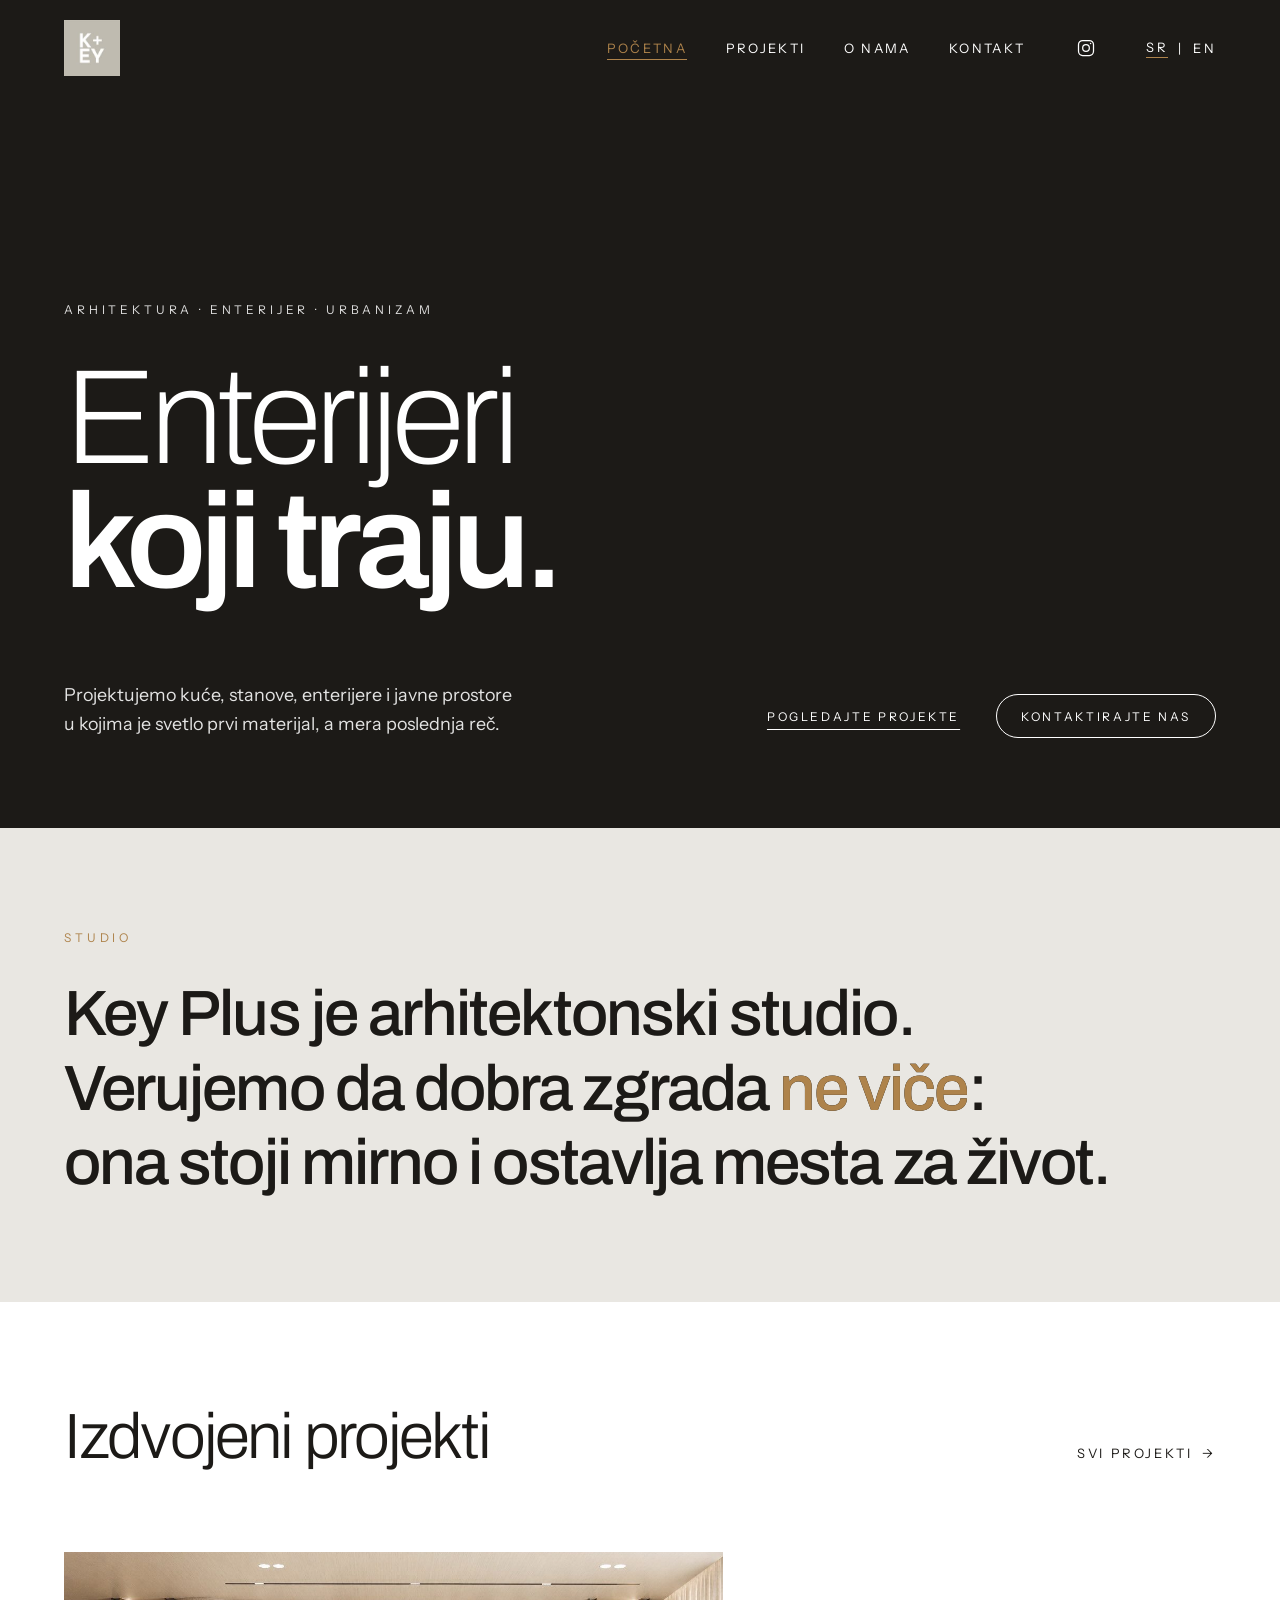
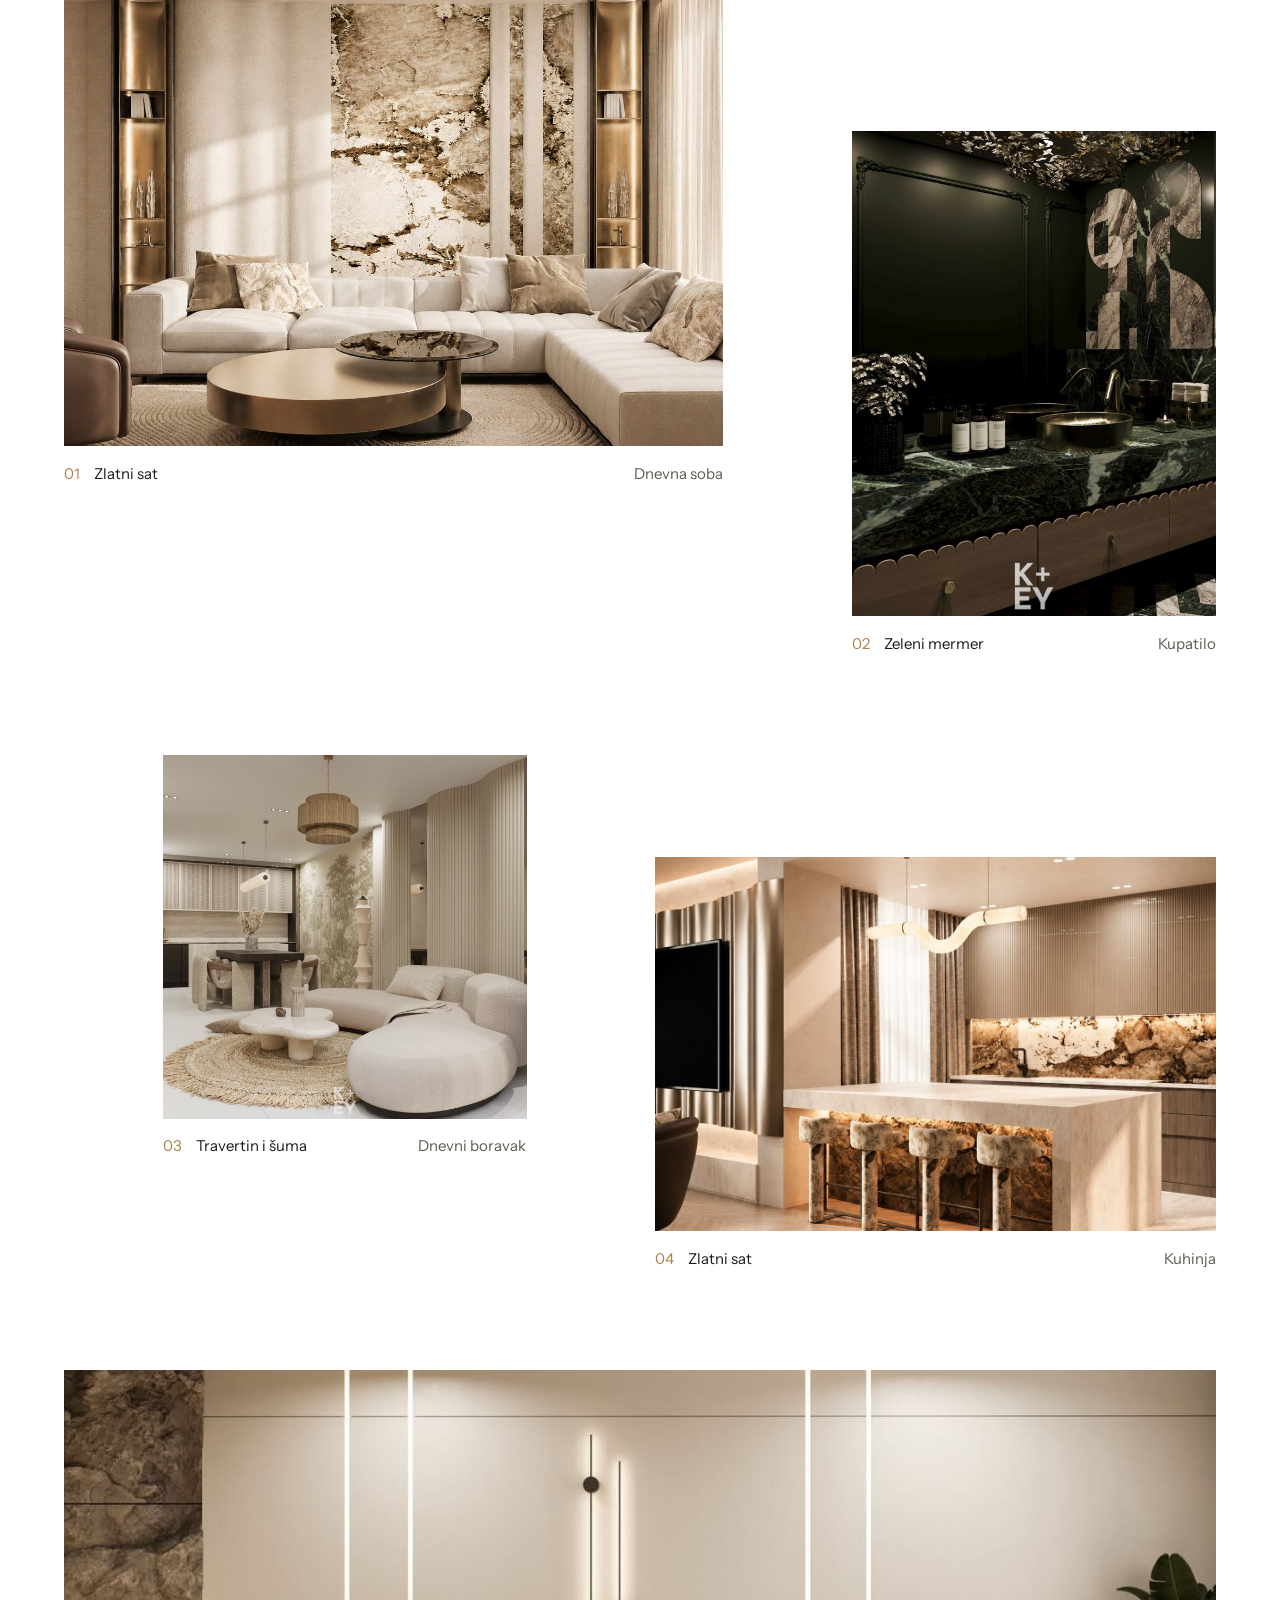
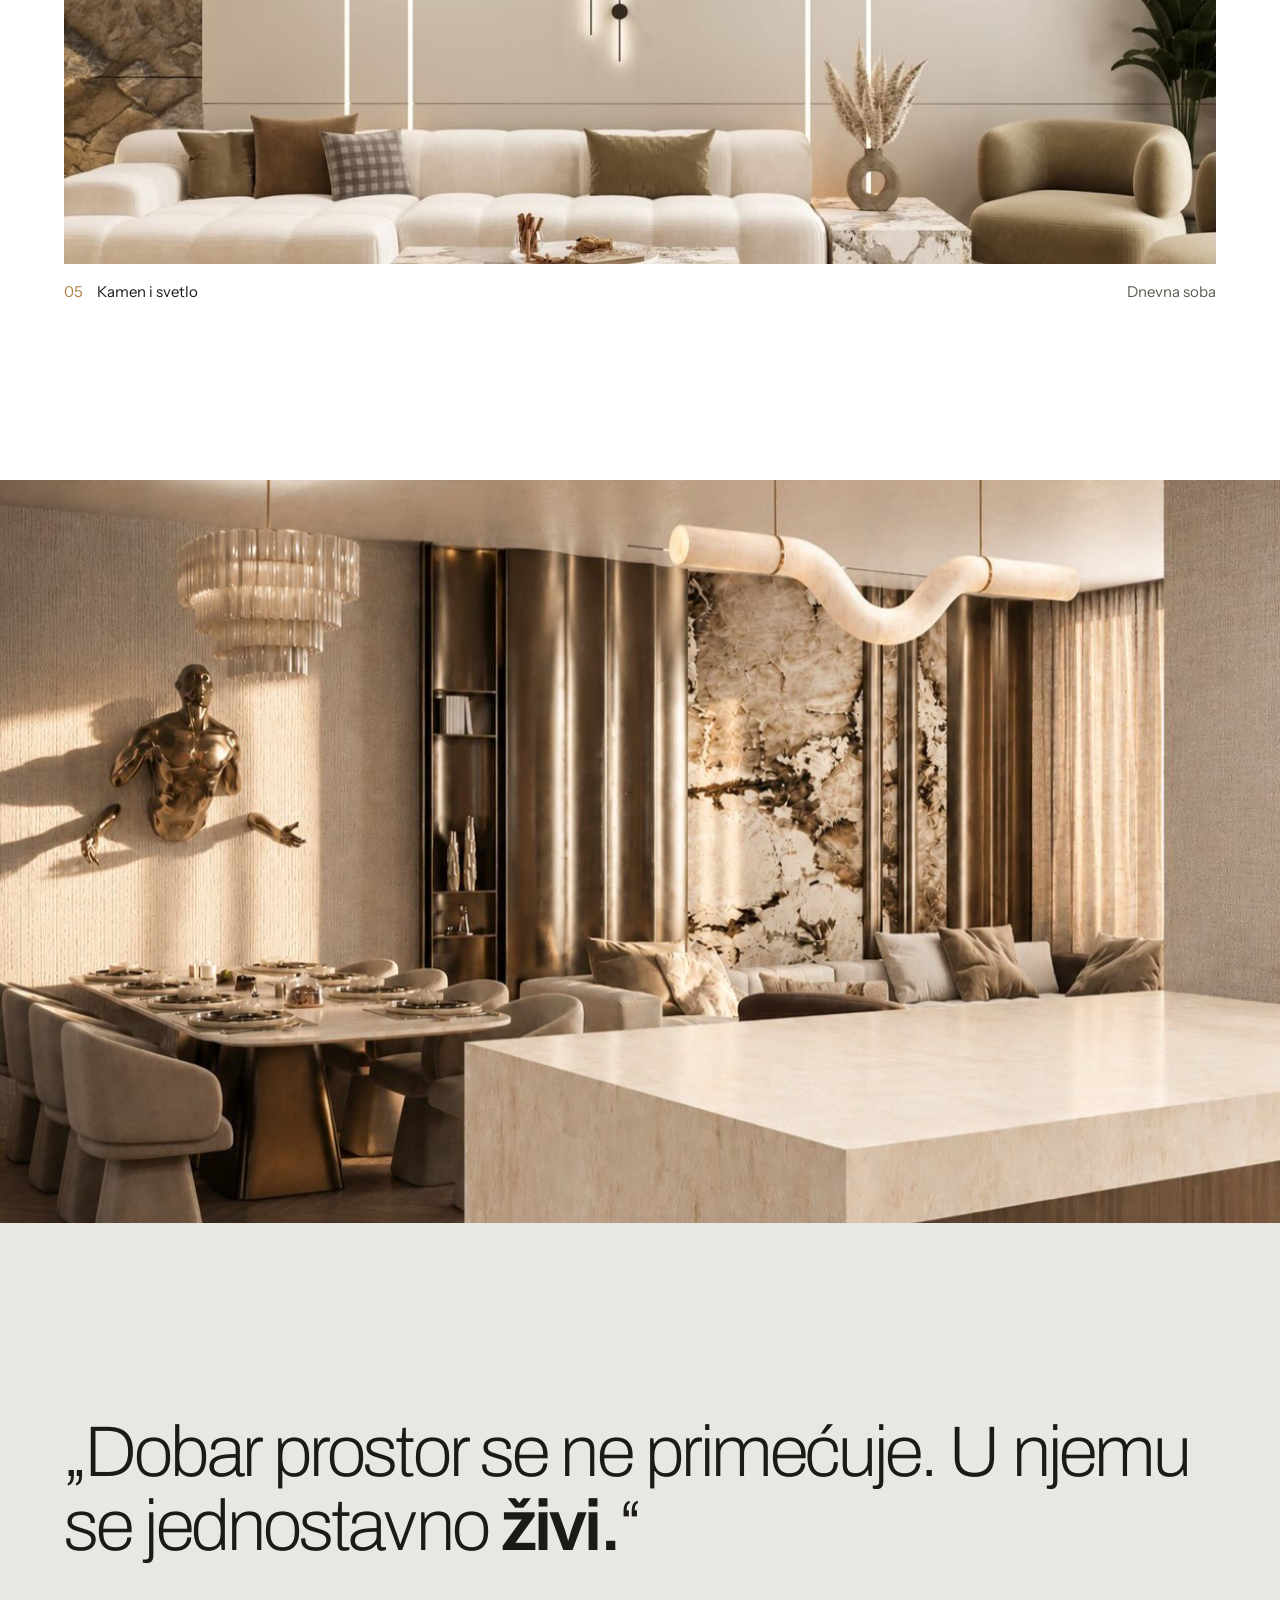
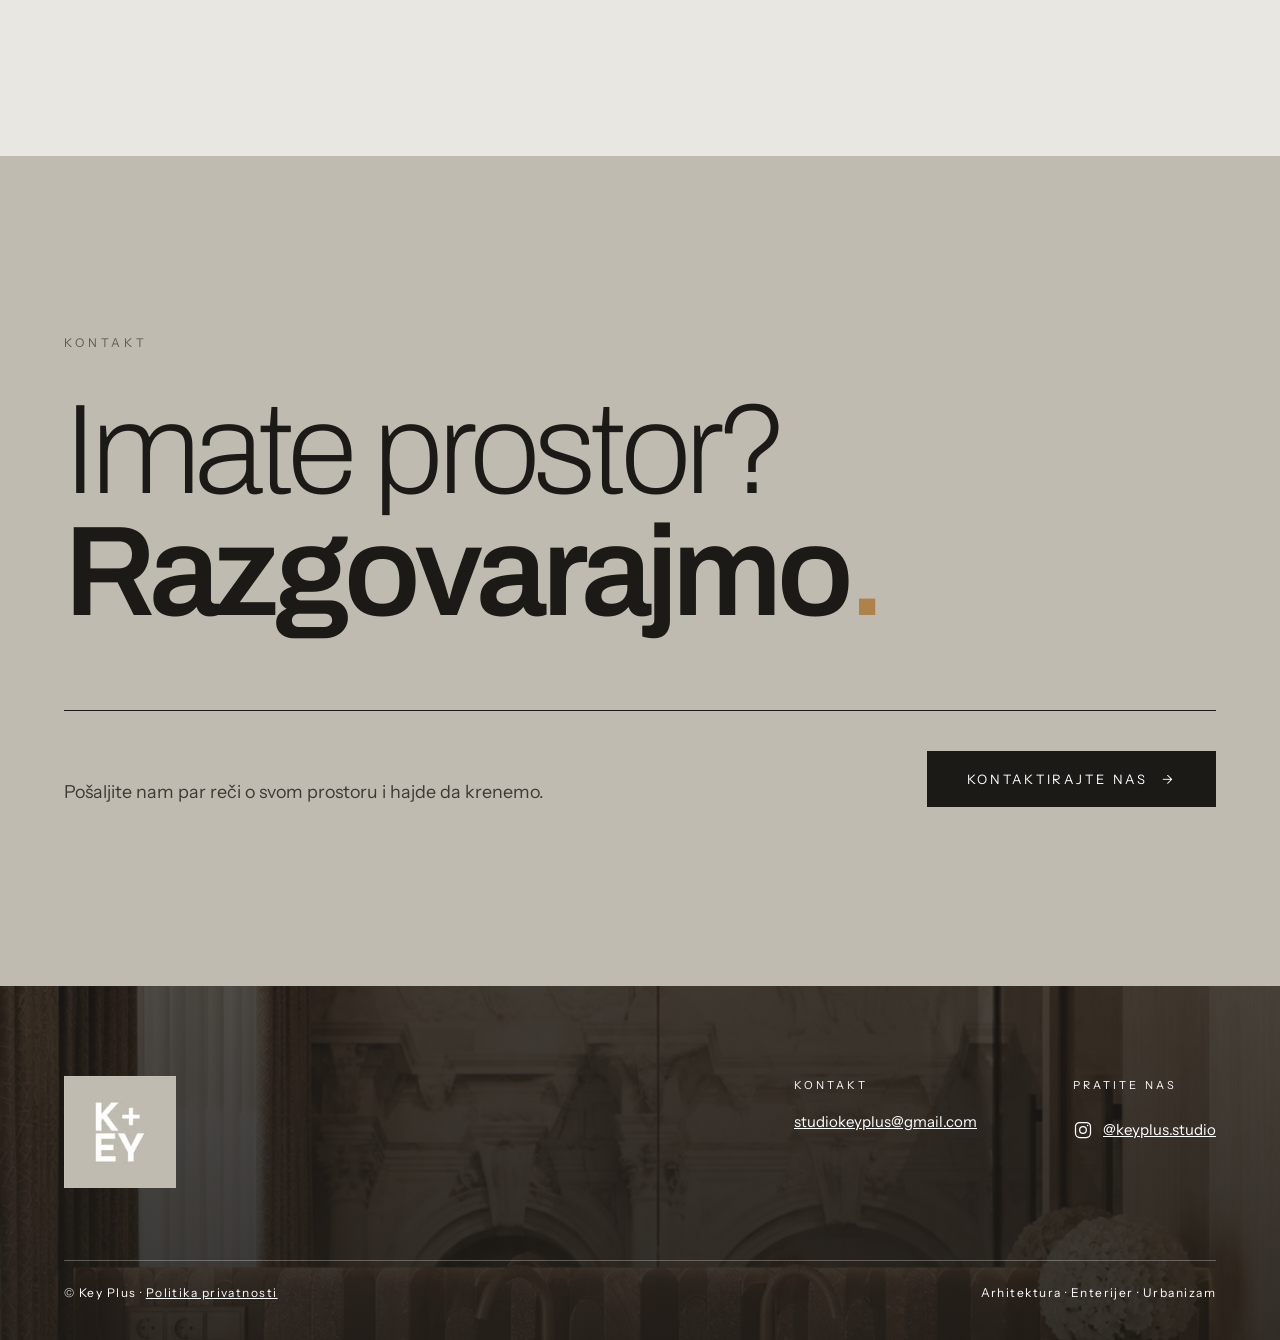
==== commit 863654d1: "Add files via upload" ====
--- a/index.html
+++ b/index.html
@@ -50,22 +50,23 @@
 <h1 style="margin: 0; font-family: 'Archivo', sans-serif; font-weight: 200; font-size: clamp(56px, 10.5vw, 168px); line-height: 0.92; letter-spacing: -0.045em; color: #ffffff">Enterijeri<br><span style="font-weight: 600">koji traju.</span></h1>
 <div style="display: flex; flex-wrap: wrap; justify-content: space-between; align-items: flex-end; gap: 32px; margin-top: clamp(48px, 6vw, 96px)">
 <p style="margin: 0; flex: 0 1 460px; font-size: clamp(17px, 1.4vw, 20px); line-height: 1.6; color: rgba(255, 255, 255, 0.88)">Projektujemo kuće, stanove, enterijere i javne prostore u kojima je svetlo prvi materijal, a mera poslednja reč.</p>
-<a href="projekti.html" class="kp-ul kp-ul-light" style="display: inline-flex; align-items: center; gap: 16px; min-height: 44px; font-size: 13px; letter-spacing: 0.2em; text-transform: uppercase">Pogledajte projekte <span class="kp-arrow" aria-hidden="true" style="font-size: 18px">→</span></a>
-</div>
-</div>
-</section>
-
-<section aria-label="Izdvojena fotografija" style="padding: clamp(96px, 10vw, 160px) clamp(20px, 5vw, 72px) 0; max-width: 1440px; margin: 0 auto; box-sizing: border-box">
-<div class="kp-light kp-unveil" style="aspect-ratio: 16 / 8; background: #bfbbb0"><img loading="lazy" decoding="async" class="kp-ph-in" src="assets/img/kuhinja-mermer.jpg" alt="Kuhinja sa crnim elementima, mermernim ostrvom i trpezarijom" style="object-position: 50% 60%"><span class="kp-ph-label" style="color: #ffffff; text-shadow: 0 1px 12px rgba(0, 0, 0, 0.45)">Kamen i svetlo · Kuhinja i trpezarija</span></div>
-</section>
-
-<section style="max-width: 1440px; margin: 0 auto; padding: clamp(120px, 16vw, 240px) clamp(20px, 5vw, 72px); box-sizing: border-box">
-<p class="kp-reveal" style="margin: 0 0 48px; font-size: 12px; letter-spacing: 0.32em; text-transform: uppercase; color: #5f5a52">Studio</p>
-<p style="margin: 0; max-width: 1120px; font-family: 'Archivo', sans-serif; font-weight: 400; font-size: 64px; line-height: 1.16; letter-spacing: -0.025em"><span class="kp-filltext">Key Plus je arhitektonski studio. <br>Verujemo da dobra zgrada <span class="kp-accent" style="color: rgb(174, 131, 75)">ne viče</span>: <br>ona stoji mirno i ostavlja mesta za život.</span></p>
-</section>
-
-<section aria-labelledby="izdvojeno" style="max-width: 1440px; margin: 0 auto; padding: 0 clamp(20px, 5vw, 72px) clamp(120px, 14vw, 220px); box-sizing: border-box">
-<div style="display: flex; flex-wrap: wrap; justify-content: space-between; align-items: baseline; gap: 24px; margin-bottom: clamp(48px, 6vw, 96px); border-top: 1px solid #bfbbb0; padding-top: 28px">
+<div style="display: flex; flex-wrap: wrap; align-items: center; gap: 20px 36px"><a href="projekti.html" class="kp-hu">Pogledajte projekte</a><a href="kontakt.html" class="kp-hb kp-hb-line">Kontaktirajte nas</a></div>
+</div>
+</div>
+</section>
+
+
+
+<div style="background: #e9e7e2">
+<section style="max-width: 1440px; margin: 0 auto; padding: clamp(72px, 8vw, 128px) clamp(20px, 5vw, 72px); box-sizing: border-box">
+<p class="kp-reveal" style="margin: 0 0 32px; font-size: 12px; letter-spacing: 0.32em; text-transform: uppercase; color: #ae834b">Studio</p>
+<p style="margin: 0; max-width: 1120px; font-family: 'Archivo', sans-serif; font-weight: 500; font-size: 64px; line-height: 1.16; letter-spacing: -0.03em; --kp-dim: rgba(28, 26, 23, 0.34)"><span class="kp-filltext">Key Plus je arhitektonski studio. <br>Verujemo da dobra zgrada <span class="kp-accent" style="color: rgb(174, 131, 75)">ne viče</span>: <br>ona stoji mirno i ostavlja mesta za život.</span></p>
+</section>
+</div>
+
+<div>
+<section aria-labelledby="izdvojeno" style="max-width: 1440px; margin: 0 auto; padding: clamp(72px, 8vw, 128px) clamp(20px, 5vw, 72px) clamp(120px, 14vw, 220px); box-sizing: border-box">
+<div style="display: flex; flex-wrap: wrap; justify-content: space-between; align-items: baseline; gap: 24px; margin-bottom: clamp(48px, 6vw, 96px)">
 <h2 id="izdvojeno" style="margin: 0; font-family: 'Archivo', sans-serif; font-weight: 300; font-size: clamp(40px, 5vw, 80px); letter-spacing: -0.035em; line-height: 1"><span class="kp-mask"><span class="kp-rise-s">Izdvojeni projekti</span></span></h2>
 <a href="projekti.html" class="kp-link" style="display: inline-flex; align-items: center; gap: 10px; min-height: 44px; font-size: 13px; letter-spacing: 0.2em; text-transform: uppercase; text-decoration: none">Svi projekti <span class="kp-arrow" aria-hidden="true">→</span></a>
 </div>
@@ -92,15 +93,17 @@
 </a>
 </div>
 </section>
+</div>
 
 <section aria-label="Atmosfera" style="position: relative; overflow: hidden; height: clamp(360px, 58vw, 820px); background: #bc9f7c">
 <img loading="lazy" decoding="async" class="kp-drift" src="assets/img/trpezarija-skulptura.jpg" alt="Trpezarija u toplom svetlu sa skulpturom na zidu i talasastom lampom" style="position: absolute; left: 0; top: -8%; width: 100%; height: 116%; object-fit: cover; display: block">
 </section>
 
-<section style="background: #bfbbb0; padding: clamp(120px, 15vw, 220px) clamp(20px, 5vw, 72px)">
-<blockquote style="margin: 0 auto; max-width: 1200px; font-family: 'Archivo', sans-serif; font-weight: 200; font-size: clamp(36px, 5.6vw, 92px); line-height: 1.04; letter-spacing: -0.04em; color: #1c1a17; --kp-dim: rgba(28, 26, 23, 0.18)"><span class="kp-filltext">„Dobar prostor se ne primećuje. U njemu se jednostavno <span style="font-weight: 600">živi.</span>“</span></blockquote>
-</section>
-
+<section style="background: #e9e7e2; padding: clamp(120px, 15vw, 220px) clamp(20px, 5vw, 72px)">
+<blockquote class="kp-reveal" style="margin: 0 auto; max-width: 1200px; font-family: 'Archivo', sans-serif; font-weight: 200; font-size: clamp(36px, 5.6vw, 92px); line-height: 1.04; letter-spacing: -0.04em; color: #1c1a17; --kp-dim: rgba(28, 26, 23, 0.18)"><span class="kp-filltext">„Dobar prostor se ne primećuje. U njemu se jednostavno <span style="font-weight: 600">živi.</span>“</span></blockquote>
+</section>
+
+<div style="background: #bfbbb0">
 <section id="kontakt" aria-labelledby="cta" style="max-width: 1440px; margin: 0 auto; padding: clamp(120px, 14vw, 220px) clamp(20px, 5vw, 72px); box-sizing: border-box">
 <p class="kp-reveal" style="margin: 0 0 40px; font-size: 12px; letter-spacing: 0.32em; text-transform: uppercase; color: #5f5a52">Kontakt</p>
 <h2 id="cta" style="margin: 0; font-family: 'Archivo', sans-serif; font-weight: 200; font-size: clamp(56px, 10vw, 160px); line-height: 0.95; letter-spacing: -0.045em"><span class="kp-mask"><span class="kp-rise-s">Imate prostor?</span></span><span class="kp-mask"><span class="kp-rise-s" style="font-weight: 600">Razgovarajmo<span style="color: #ae834b">.</span></span></span></h2>
@@ -109,6 +112,7 @@
 <a href="kontakt.html" class="kp-btn" style="display: inline-flex; align-items: center; gap: 14px; min-height: 56px; padding: 0 40px; background: #1c1a17; color: #ffffff; font-size: 13px; letter-spacing: 0.22em; text-transform: uppercase; text-decoration: none">Kontaktirajte nas <span aria-hidden="true">→</span></a>
 </div>
 </section>
+</div>
 </main>
 
 <footer class="kp-footer-img" style="background: #bc9f7c; color: #1c1a17; padding: clamp(56px, 7vw, 96px) clamp(20px, 5vw, 72px) 40px">
@@ -144,21 +148,17 @@
 <p style="margin: 0 0 24px; font-size: 11px; letter-spacing: 0.3em; text-transform: uppercase; color: rgba(255, 255, 255, 0.85)">Arhitektura · Enterijer · Urbanizam</p>
 <h1 style="margin: 0; font-family: 'Archivo', sans-serif; font-weight: 200; font-size: 12vw; line-height: 0.95; letter-spacing: -0.045em; color: #ffffff">Enterijeri<br><span style="font-weight: 600">koji traju.</span></h1>
 <p style="margin: 28px 0 0; font-size: 16px; line-height: 1.6; color: rgba(255, 255, 255, 0.88)">Projektujemo kuće, stanove, enterijere i javne prostore u kojima je svetlo prvi materijal, a mera poslednja reč.</p>
-<a href="projekti.html" class="kp-ul kp-ul-light" style="align-self: flex-start; display: inline-flex; align-items: center; gap: 14px; min-height: 44px; margin-top: 20px; font-size: 12px; letter-spacing: 0.2em; text-transform: uppercase">Pogledajte projekte <span class="kp-arrow" aria-hidden="true">→</span></a>
-</div>
-</section>
-
-<section aria-label="Izdvojena fotografija" style="padding: 72px 20px 0">
-<div class="kp-light kp-unveil" style="aspect-ratio: 4 / 5; background: #bfbbb0"><img loading="lazy" decoding="async" class="kp-ph-in" src="assets/img/kuhinja-mermer.jpg" alt="Kuhinja sa crnim elementima, mermernim ostrvom i trpezarijom" style="object-position: 62% 50%"><span class="kp-ph-label" style="left: 16px; bottom: 16px; color: #ffffff; text-shadow: 0 1px 12px rgba(0, 0, 0, 0.45)">Kamen i svetlo · Kuhinja i trpezarija</span></div>
-</section>
-
-<section style="padding: 112px 20px">
-<p class="kp-reveal" style="margin: 0 0 32px; font-size: 11px; letter-spacing: 0.3em; text-transform: uppercase; color: #5f5a52">Studio</p>
-<p style="margin: 0; font-family: 'Archivo', sans-serif; font-weight: 400; font-size: 28px; line-height: 1.2; letter-spacing: -0.02em"><span class="kp-filltext">Key Plus je arhitektonski studio. <br>Verujemo da dobra zgrada <span class="kp-accent" style="color: #ae834b">ne viče</span>: <br>ona stoji mirno i ostavlja mesta za život.</span></p>
-</section>
-
-<section aria-labelledby="izdvojeno-tel" style="padding: 0 20px 112px">
-<div style="display: flex; justify-content: space-between; align-items: baseline; gap: 16px; margin-bottom: 40px; border-top: 1px solid #bfbbb0; padding-top: 20px">
+<div style="display: flex; flex-wrap: wrap; align-items: center; gap: 12px; margin-top: 24px"><a href="projekti.html" class="kp-hu" style="flex: 0 0 auto; font-size: 10.5px; letter-spacing: 0.1em">Pogledajte projekte</a><a href="kontakt.html" class="kp-hb kp-hb-line" style="flex: 0 0 auto; padding: 0 14px; font-size: 10.5px; letter-spacing: 0.1em">Kontaktirajte nas</a></div>
+</div>
+</section>
+
+<section style="padding: 72px 20px; background: #e9e7e2">
+<p class="kp-reveal" style="margin: 0 0 24px; font-size: 11px; letter-spacing: 0.3em; text-transform: uppercase; color: #ae834b">Studio</p>
+<p class="kp-reveal" style="margin: 0; max-width: 34ch; font-family: 'Archivo', sans-serif; font-weight: 500; font-size: 26px; line-height: 1.28; letter-spacing: -0.02em; text-wrap: pretty; --kp-dim: rgba(28, 26, 23, 0.34)"><span class="kp-filltext">Key Plus je arhitektonski studio. Verujemo da dobra zgrada <span class="kp-accent" style="color: #ae834b">ne viče</span>: ona stoji mirno i ostavlja mesta za život.</span></p>
+</section>
+
+<section aria-labelledby="izdvojeno-tel" style="padding: 56px 20px 112px">
+<div style="display: flex; justify-content: space-between; align-items: baseline; gap: 16px; margin-bottom: 40px">
 <h2 id="izdvojeno-tel" style="margin: 0; font-family: 'Archivo', sans-serif; font-weight: 300; font-size: 36px; letter-spacing: -0.03em; line-height: 1"><span class="kp-mask"><span class="kp-rise-s">Izdvojeno</span></span></h2>
 <a href="projekti.html" style="display: inline-flex; align-items: center; min-height: 44px; font-size: 12px; letter-spacing: 0.18em; text-transform: uppercase; text-decoration: none">Sve →</a>
 </div>
@@ -190,11 +190,11 @@
 <img loading="lazy" decoding="async" class="kp-wipe" src="assets/img/trpezarija-skulptura.jpg" alt="Trpezarija u toplom svetlu sa skulpturom na zidu i talasastom lampom" style="position: absolute; inset: 0; width: 100%; height: 100%; object-fit: cover; object-position: 50% 100%; display: block">
 </section>
 
-<section style="background: #bfbbb0; padding: 96px 20px">
-<blockquote style="margin: 0; font-family: 'Archivo', sans-serif; font-weight: 200; font-size: 38px; line-height: 1.08; letter-spacing: -0.035em; color: #1c1a17; --kp-dim: rgba(28, 26, 23, 0.18)"><span class="kp-filltext">„Dobar prostor se ne primećuje. U njemu se jednostavno <span style="font-weight: 600">živi.</span>“</span></blockquote>
-</section>
-
-<section id="kontakt" aria-labelledby="cta-tel" style="padding: 104px 20px">
+<section style="background: #e9e7e2; padding: 96px 20px">
+<blockquote class="kp-reveal" style="margin: 0; font-family: 'Archivo', sans-serif; font-weight: 200; font-size: 34px; line-height: 1.16; letter-spacing: -0.03em; text-wrap: balance; color: #1c1a17; --kp-dim: rgba(28, 26, 23, 0.18)"><span class="kp-filltext">„Dobar prostor se ne primećuje. U njemu se jednostavno <span style="font-weight: 600">živi.</span>“</span></blockquote>
+</section>
+
+<section id="kontakt" aria-labelledby="cta-tel" style="padding: 104px 20px; background: #bfbbb0">
 <p class="kp-reveal" style="margin: 0 0 28px; font-size: 11px; letter-spacing: 0.3em; text-transform: uppercase; color: #5f5a52">Kontakt</p>
 <h2 id="cta-tel" style="margin: 0; font-family: 'Archivo', sans-serif; font-weight: 200; font-size: 12vw; line-height: 0.98; letter-spacing: -0.045em"><span class="kp-mask"><span class="kp-rise-s">Imate prostor?</span></span><span class="kp-mask"><span class="kp-rise-s" style="font-weight: 600">Razgovarajmo<span style="color: #ae834b">.</span></span></span></h2>
 <div class="kp-reveal" style="display: flex; flex-direction: column; gap: 24px; margin-top: 40px; border-top: 1px solid #1c1a17; padding-top: 28px">
--- a/assets/css/motion.css
+++ b/assets/css/motion.css
@@ -165,6 +165,8 @@
    As a card passes the middle of the screen it tilts, the photo zooms in,
    the "Pogledaj" label slides up and the number steps right, like a mouse hover on desktop. */
 .kp-touch .kp-ph-cta{right:12px;bottom:12px;min-height:40px;padding:0 14px;font-size:10px}
+.kp-touch .kp-num{margin-right:16px !important}
+.kp-touch .kp-ph-in{transform-origin:50% 100%}
 .kp-touch .kp-work:active .kp-ph-in{transform:scale(1.07)}
 .kp-touch .kp-work:active .kp-ph-cta{transform:none}
 .kp-touch .kp-work:active .kp-num{transform:translateX(10px)}
@@ -181,6 +183,15 @@
 @keyframes kp-t-cta{0%,30%{transform:translateY(calc(100% + 24px))}42%,62%{transform:none}74%,100%{transform:translateY(calc(100% + 24px))}}
 @keyframes kp-t-num{0%,30%{transform:none}42%,62%{transform:translateX(10px)}74%,100%{transform:none}}
 @keyframes kp-t-meta{0%,30%{letter-spacing:0}42%,62%{letter-spacing:.06em}74%,100%{letter-spacing:0}}
+
+/* ---------- hero buttons: rounded outline, underlined text link ---------- */
+.kp-hb{display:inline-flex;align-items:center;justify-content:center;min-height:44px;padding:0 24px;box-sizing:border-box;border:1px solid transparent;border-radius:999px;background:transparent;color:#ffffff !important;font-size:12px;letter-spacing:.22em;text-transform:uppercase;text-decoration:none;transition:border-color .45s var(--ease),color .45s var(--ease)}
+.kp-hb-line{border-color:#ffffff}
+.kp-hb:hover,.kp-hb:focus-visible{color:#ae834b !important;border-color:#ae834b}
+.kp-hb:focus-visible{outline:2px solid #ae834b;outline-offset:4px}
+.kp-hu{display:inline-flex;align-items:center;min-height:44px;color:#ffffff !important;font-size:12px;letter-spacing:.22em;text-transform:uppercase;text-decoration:underline;text-decoration-thickness:1px;text-underline-offset:8px;text-decoration-color:#ffffff;transition:text-decoration-color .45s var(--ease),color .45s var(--ease)}
+.kp-hu:hover,.kp-hu:focus-visible{color:#ae834b !important;text-decoration-color:#ae834b}
+.kp-hu:focus-visible{outline:2px solid #ae834b;outline-offset:4px}
 
 /* ---------- keyframes ---------- */
 @keyframes kp-rise{from{transform:translateY(108%)}to{transform:none}}
